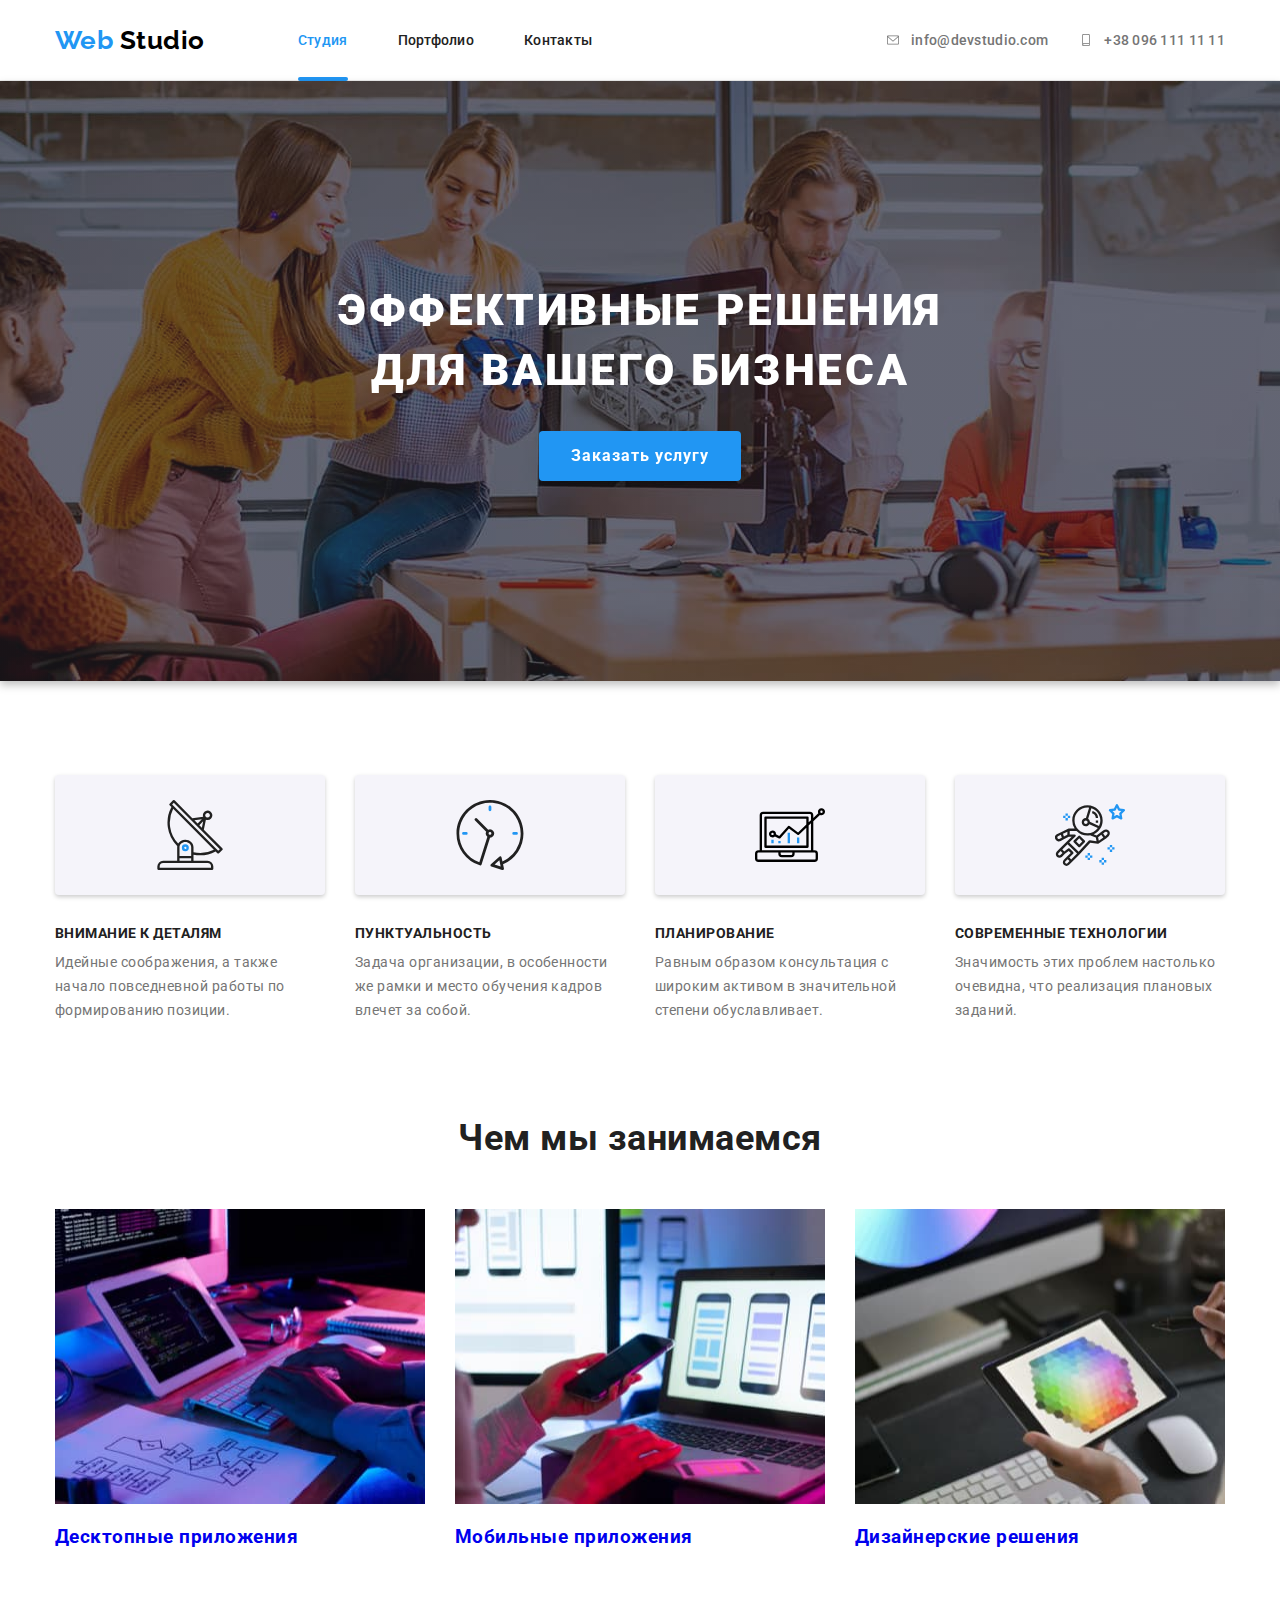
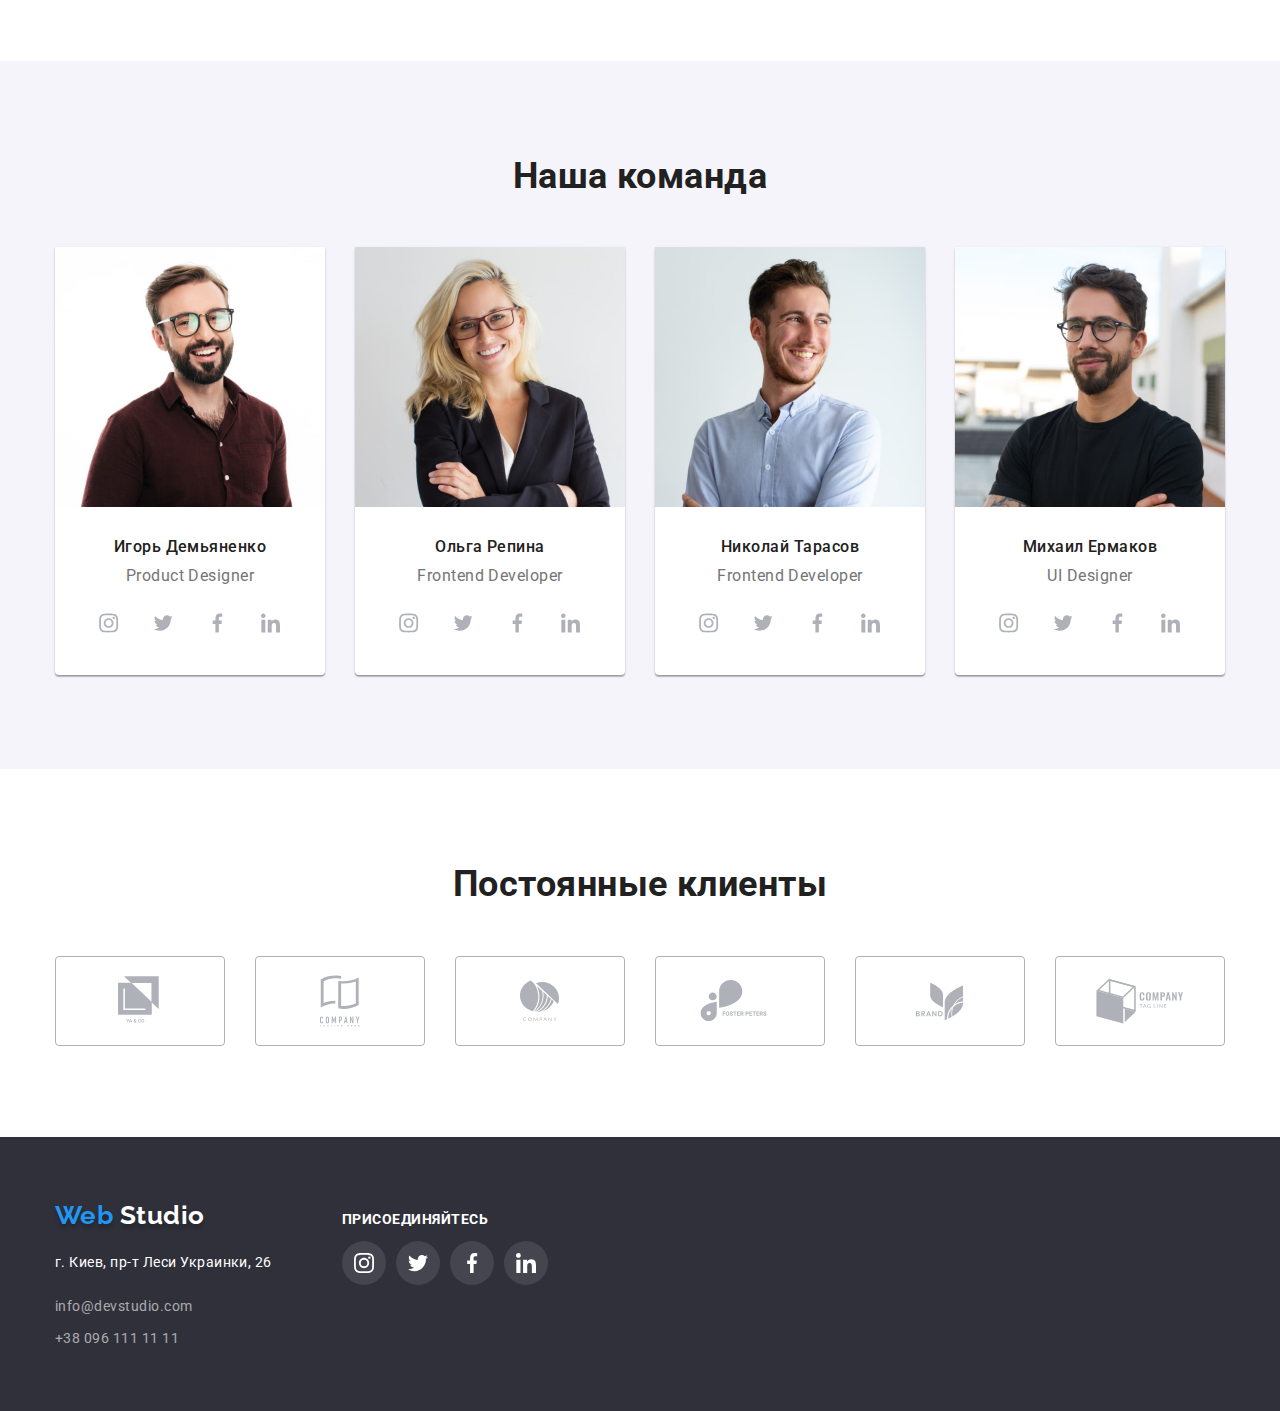
==== index.html @ f33484fe "it is temporary" ====
<!DOCTYPE html>
<html lang="ru">
	<head>
		<meta charset="UTF-8" />
		<meta name="viewport" content="width=device-width, initial-scale=1.0" />
		<meta http-equiv="X-UA-Compatible" content="ie=edge" />
		<title>Web Studio</title>
		<link
			href="https://fonts.googleapis.com/css2?family=Raleway:wght@700&family=Roboto:wght@400;500;700;900&display=swap"
			rel="stylesheet"
		/>
		<link rel="preconnect" href="https://fonts.gstatic.com" />
		<link rel="stylesheet" href="https://cdnjs.cloudflare.com/ajax/libs/animate.css/4.1.1/animate.min.css" />
		<!-- <link rel="stylesheet" href="./css/animate.css" /> -->
		<link rel="stylesheet" href="./css/normalize.css" />
		<link rel="stylesheet" href="./css/style.css" />
	</head>
	<body>
		<!---================== Header ==================--->
		<header class="header-section">
			<div class="container">
				<nav class="maine-nav">
					<a href="index.html" class="logo animate__lightSpeedInRight">
						<span class="logo-accent">Web</span>
						Studio
					</a>
					<!---==================Info ==================--->
					<ul class="site-nav list">
						<li>
							<a href="index.html" class="animate__lightSpeedInLeft link current">Студия</a>
						</li>
						<li>
							<a href="portfolio.html" class="animate__lightSpeedInLeft link">Портфолио</a>
						</li>
						<li>
							<a href="/" aria-label="Контакты" class="animate__lightSpeedInLeft link">Контакты</a>
						</li>
					</ul>

					<!---================== Contact ==================--->
					<address class="address">
						<ul class="address list">
							<li class="address-item">
								<!-- <img src="./img/nav-adress/envelope-hover.svg" alt="mailto" /> -->
								<a href="mailto:info@devstudio.com" target="_blank" rel="noopener noreferrer" class="link">
									<svg class="address-item-icon" width="16" height="12">
										<use href="./img/iconmoon/sprite.svg#icon-envelope-hover"></use>
									</svg>
									info@devstudio.com
								</a>
							</li>
							<li class="address-item">
								<!-- <img src="./img/nav-adress/smartphone.svg" alt="phone" /> -->
								<a href="tel:+380961111111" target="_blank" rel="noopener noreferrer" class="link">
									<svg class="address-item-icon" width="16" height="12">
										<use href="./img/iconmoon/sprite.svg#icon-smartphone"></use>
									</svg>
									+38 096 111 11 11
								</a>
							</li>
						</ul>
					</address>
				</nav>
			</div>
		</header>

		<!---================== Blok Hero ==================--->
		<main>
			<!---================== Order service ==================--->
			<section class="hero-section">
				<div class="overlay hero-flexbox">
					<div class="container">
						<h1 class="hero-title">Эффективные решения для вашего бизнеса</h1>
						<!----==============BUTTON==============---->
						<button type="button" class="hero-button" data-modal-open>Заказать услугу</button>
					</div>
				</div>
			</section>

			<!---================== Features ==================--->
			<section class="section-advantages">
				<div class="container">
					<h2 class="visually-hidden">Наши преймущества</h2>
					<ul class="advantages-features list">
						<li class="advantages-info">
							<div class="advantages-icon-place">
								<svg class="advantages-icon">
									<use href="./img/iconmoon/sprite.svg#icon-antenna"></use>
								</svg>
								<!-- <img src="./img/features/antenna.svg" alt="satellite" /> -->
							</div>
							<div class="advantages-description">
								<h3>Внимание к деталям</h3>
								<p>Идейные соображения, а также начало повседневной работы по формированию позиции.</p>
							</div>
						</li>

						<li class="advantages-info">
							<div class="advantages-icon-place">
								<!-- <img src="./img/features/clock.svg" alt="clock" /> -->
								<svg class="advantages-icon">
									<use href="./img/iconmoon/sprite.svg#icon-clock"></use>
								</svg>
							</div>
							<div class="advantages-description">
								<h3>Пунктуальность</h3>
								<p>Задача организации, в особенности же рамки и место обучения кадров влечет за собой.</p>
							</div>
						</li>

						<li class="advantages-info">
							<div class="advantages-icon-place">
								<!-- <img src="./img/features/diagram.svg" alt="nootebook" /> -->
								<svg class="advantages-icon">
									<use href="./img/iconmoon/sprite.svg#icon-diagram"></use>
								</svg>
							</div>
							<div class="advantages-description">
								<h3>Планирование</h3>
								<p>Равным образом консультация с широким активом в значительной степени обуславливает.</p>
							</div>
						</li>

						<li class="advantages-info">
							<div class="advantages-icon-place">
								<!-- <img src="./img/features/astronaut.svg" alt="astronavt" /> -->
								<svg class="advantages-icon">
									<use href="./img/iconmoon/sprite.svg#icon-astronaut"></use>
								</svg>
							</div>
							<div class="advantages-description">
								<h3>Современные технологии</h3>
								<p>Значимость этих проблем настолько очевидна, что реализация плановых заданий.</p>
							</div>
						</li>
					</ul>
				</div>
			</section>

			<!---================== Duties ==================--->
			<section class="section-duties section">
				<div class="container">
					<h2 class="title-attachment">Чем мы занимаемся</h2>
					<ul class="duties-work list">
						<li class="duties-solutions">
							<a href="#" class="link">
								<img src="./img/What-we-are/desktop.jpg" alt="Десктоп" width="370" height="295" />
								<h3>Десктопные приложения</h3>
							</a>
						</li>

						<li class="duties-solutions">
							<a href="#" class="link">
								<img src="./img/What-we-are/mobile.jpg" alt="Mобильные приложения" width="370" height="295" />
								<h3>Мобильные приложения</h3>
							</a>
						</li>

						<li class="duties-solutions">
							<a href="#" class="link">
								<img src="./img/What-we-are/solutions.jpg" alt="Дизайнерские решения" width="370" height="295" />
								<h3>Дизайнерские решения</h3>
							</a>
						</li>
					</ul>
				</div>
			</section>

			<!---================== Our team ==================--->
			<section class="section-our-team section">
				<div class="container">
					<h2 class="our-team-title">Наша команда</h2>
					<ul class="our-team-personal list">
						<li class="our-team-card">
							<img src="./img/our-team/igor.jpg" alt="Игорь Демьяненко" width="270" height="260" />
							<div class="team-member-information">
								<h3>Игорь Демьяненко</h3>
								<p lang="en">Product Designer</p>

								<ul class="our-team-social-link list">
									<li class="our-team-social-link-list">
										<a class="social-link-list-svg" href="" aria-label="Ссылка на instagram" class="link">
											<!-- <img src="./img/social-link/instagram.svg" alt="Ссылка на instagram" /> -->
											<svg class="our-team-social-link-icon" width="20px" height="20px">
												<use href="./img/iconmoon/sprite.svg#icon-instagram"></use>
											</svg>
										</a>
									</li>
									<li class="our-team-social-link-list">
										<a class="social-link-list-svg" href="" aria-label="Ссылка на Twitter" class="link">
											<!-- <img src="./img/social-link/twitter.svg" alt="Ссылка на Twitter" /> -->
											<svg class="our-team-social-link-icon" width="20px" height="20px">
												<use href="./img/iconmoon/sprite.svg#icon-twitter"></use>
											</svg>
										</a>
									</li>
									<li class="our-team-social-link-list">
										<a class="social-link-list-svg" href="" aria-label="Ссылка на Facebook" class="link">
											<!-- <img src="./img/social-link/facebook.svg" alt="Ссылка на Facebook" /> -->
											<svg class="our-team-social-link-icon" width="20px" height="20px">
												<use href="./img/iconmoon/sprite.svg#icon-facebook"></use>
											</svg>
										</a>
									</li>
									<li class="our-team-social-link-list">
										<a class="social-link-list-svg" href="" aria-label="Ссылка на LinkedIn" class="link">
											<!-- <img src="./img/social-link/linkedin.svg" alt="Ссылка на LinkedIn" /> -->
											<svg class="our-team-social-link-icon" width="20px" height="20px">
												<use href="./img/iconmoon/sprite.svg#icon-linkedin"></use>
											</svg>
										</a>
									</li>
								</ul>
							</div>
						</li>

						<li class="our-team-card">
							<img src="./img/our-team/olga.jpg" alt="Ольга Репина" width="270" height="260" />
							<div class="team-member-information">
								<h3>Ольга Репина</h3>
								<p lang="en">Frontend Developer</p>
								<ul class="our-team-social-link list">
									<li class="our-team-social-link-list">
										<a class="social-link-list-svg" href="" aria-label="Ссылка на instagram" class="link">
											<!-- <img src="./img/social-link/instagram.svg" alt="Ссылка на instagram" /> -->
											<svg class="our-team-social-link-icon" width="20px" height="20px">
												<use href="./img/iconmoon/sprite.svg#icon-instagram"></use>
											</svg>
										</a>
									</li>
									<li class="our-team-social-link-list">
										<a class="social-link-list-svg" href="" aria-label="Ссылка на Twitter" class="link">
											<!-- <img src="./img/social-link/twitter.svg" alt="Ссылка на Twitter" /> -->
											<svg class="our-team-social-link-icon" width="20px" height="20px">
												<use href="./img/iconmoon/sprite.svg#icon-twitter"></use>
											</svg>
										</a>
									</li>
									<li class="our-team-social-link-list">
										<a class="social-link-list-svg" href="" aria-label="Ссылка на Facebook" class="link">
											<!-- <img src="./img/social-link/facebook.svg" alt="Ссылка на Facebook" /> -->
											<svg class="our-team-social-link-icon" width="20px" height="20px">
												<use href="./img/iconmoon/sprite.svg#icon-facebook"></use>
											</svg>
										</a>
									</li>
									<li class="our-team-social-link-list">
										<a class="social-link-list-svg" href="" aria-label="Ссылка на LinkedIn" class="link">
											<!-- <img src="./img/social-link/linkedin.svg" alt="Ссылка на LinkedIn" /> -->
											<svg class="our-team-social-link-icon" width="20px" height="20px">
												<use href="./img/iconmoon/sprite.svg#icon-linkedin"></use>
											</svg>
										</a>
									</li>
								</ul>
							</div>
						</li>

						<li class="our-team-card">
							<img src="./img/our-team/nikolay.jpg" alt="Николай Тарасов" width="270" height="260" />
							<div class="team-member-information">
								<h3>Николай Тарасов</h3>
								<p lang="en">Frontend Developer</p>
								<ul class="our-team-social-link list">
									<li class="our-team-social-link-list">
										<a class="social-link-list-svg" href="" aria-label="Ссылка на instagram" class="link">
											<!-- <img src="./img/social-link/instagram.svg" alt="Ссылка на instagram" /> -->
											<svg class="our-team-social-link-icon" width="20px" height="20px">
												<use href="./img/iconmoon/sprite.svg#icon-instagram"></use>
											</svg>
										</a>
									</li>
									<li class="our-team-social-link-list">
										<a class="social-link-list-svg" href="" aria-label="Ссылка на Twitter" class="link">
											<!-- <img src="./img/social-link/twitter.svg" alt="Ссылка на Twitter" /> -->
											<svg class="our-team-social-link-icon" width="20px" height="20px">
												<use href="./img/iconmoon/sprite.svg#icon-twitter"></use>
											</svg>
										</a>
									</li>
									<li class="our-team-social-link-list">
										<a class="social-link-list-svg" href="" aria-label="Ссылка на Facebook" class="link">
											<!-- <img src="./img/social-link/facebook.svg" alt="Ссылка на Facebook" /> -->
											<svg class="our-team-social-link-icon" width="20px" height="20px">
												<use href="./img/iconmoon/sprite.svg#icon-facebook"></use>
											</svg>
										</a>
									</li>
									<li class="our-team-social-link-list">
										<a class="social-link-list-svg" href="" aria-label="Ссылка на LinkedIn" class="link">
											<!-- <img src="./img/social-link/linkedin.svg" alt="Ссылка на LinkedIn" /> -->
											<svg class="our-team-social-link-icon" width="20px" height="20px">
												<use href="./img/iconmoon/sprite.svg#icon-linkedin"></use>
											</svg>
										</a>
									</li>
								</ul>
							</div>
						</li>

						<li class="our-team-card">
							<img src="./img/our-team/mikhail.jpg" alt="Михаил Ермаков" width="270" height="260" />
							<div class="team-member-information">
								<h3>Михаил Ермаков</h3>
								<p lang="en">UI Designer</p>
								<ul class="our-team-social-link list">
									<li class="our-team-social-link-list">
										<a class="social-link-list-svg" href="" aria-label="Ссылка на instagram" class="link">
											<!-- <img src="./img/social-link/instagram.svg" alt="Ссылка на instagram" /> -->
											<svg class="our-team-social-link-icon" width="20px" height="20px">
												<use href="./img/iconmoon/sprite.svg#icon-instagram"></use>
											</svg>
										</a>
									</li>
									<li class="our-team-social-link-list">
										<a class="social-link-list-svg" href="" aria-label="Ссылка на Twitter" class="link">
											<!-- <img src="./img/social-link/twitter.svg" alt="Ссылка на Twitter" /> -->
											<svg class="our-team-social-link-icon" width="20px" height="20px">
												<use href="./img/iconmoon/sprite.svg#icon-twitter"></use>
											</svg>
										</a>
									</li>
									<li class="our-team-social-link-list">
										<a class="social-link-list-svg" href="" aria-label="Ссылка на Facebook" class="link">
											<!-- <img src="./img/social-link/facebook.svg" alt="Ссылка на Facebook" /> -->
											<svg class="our-team-social-link-icon" width="20px" height="20px">
												<use href="./img/iconmoon/sprite.svg#icon-facebook"></use>
											</svg>
										</a>
									</li>
									<li class="our-team-social-link-list">
										<a class="social-link-list-svg" href="" aria-label="Ссылка на LinkedIn" class="link">
											<!-- <img src="./img/social-link/linkedin.svg" alt="Ссылка на LinkedIn" /> -->
											<svg class="our-team-social-link-icon" width="20px" height="20px">
												<use href="./img/iconmoon/sprite.svg#icon-linkedin"></use>
											</svg>
										</a>
									</li>
								</ul>
							</div>
						</li>
					</ul>
				</div>
			</section>

			<!--============ Regular-customers =================-->
			<section class="regular-customers-section">
				<div class="container">
					<h2 class="regular-customers-section-title">Постоянные клиенты</h2>

					<ul class="regular-customers-blank list">
						<li>
							<a href="#" target="_blank" rel="noopener noreferrer">
								<svg class="regular-customers-blank-list-linked" width="45" height="50">
									<use href="./img/iconmoon/sprite.svg#icon-yaco"></use>
								</svg>
								<!-- <img src="./img/regular-customers/ya&co.svg" alt="" /> -->
							</a>
						</li>
						<li>
							<a href="#" target="_blank" rel="noopener noreferrer">
								<svg class="regular-customers-blank-list-linked" width="40" height="52">
									<use href="./img/iconmoon/sprite.svg#icon-tagline"></use>
								</svg>
								<!-- <img src="./img/regular-customers/tagline.svg" alt="" /> -->
							</a>
						</li>
						<li>
							<a href="#" target="_blank" rel="noopener noreferrer">
								<svg class="regular-customers-blank-list-linked" width="41" height="42">
									<use href="./img/iconmoon/sprite.svg#icon-company"></use>
								</svg>
								<!-- <img src="./img/regular-customers/company.svg" alt="" /> -->
							</a>
						</li>
						<li>
							<a href="#" target="_blank" rel="noopener noreferrer">
								<svg class="regular-customers-blank-list-linked" width="80" height="42">
									<use href="./img/iconmoon/sprite.svg#icon-forester-peters"></use>
								</svg>
								<!-- <img src="./img/regular-customers/forester-peters.svg" alt="" /> -->
							</a>
						</li>
						<li>
							<a href="#" target="_blank" rel="noopener noreferrer">
								<svg class="regular-customers-blank-list-linked" width="59" height="47">
									<use href="./img/iconmoon/sprite.svg#icon-brand"></use>
								</svg>
								<!-- <img src="./img/regular-customers/brand.svg" alt="" /> -->
							</a>
						</li>
						<li>
							<a href="#" target="_blank" rel="noopener noreferrer">
								<svg class="regular-customers-blank-list-linked" width="88" height="45">
									<use href="./img/iconmoon/sprite.svg#icon-lient-company"></use>
								</svg>
								<!-- <img src="./img/regular-customers/сlient-company.svg" alt="" /> -->
							</a>
						</li>
					</ul>
				</div>
			</section>
		</main>

		<!--============= Footer ==============-->
		<footer class="footer-section">
			<div class="container footer-flexbox">
				<div class="footer-information footer-flexbox">
					<div class="footer-contacts-block">
						<a href="index.html" class="footer-logo">
							<span class="footer-logo-accent">Web</span>
							Studio
						</a>

						<!---============ Address =============--->
						<address class="footer-adress location-adress">
							<p>г. Киев, пр-т Леси Украинки, 26</p>
						</address>

						<address class="footer-adress">
							<ul class="footer-contacts list">
								<li class="footer-contacts adress">
									<a href="mailto:info@devstudio.com" target="_blank" rel="noopener noreferrer" class="link">
										info@devstudio.com
									</a>
								</li>

								<li class="footer-contacts adress">
									<a href="tel:+380961111111" class="link">+38 096 111 11 11</a>
								</li>
							</ul>
						</address>
					</div>
					<div class="footer-contacts-block">
						<p class="call-to-action">присоединяйтесь</p>
						<ul class="footer-contacts-social-link list">
							<li class="footer-social-links-item">
								<a href="" class="link">
									<svg class="footer-social-links-item-icon" width="20" height="20">
										<use href="./img/iconmoon/sprite.svg#icon-footer-instagram"></use>
									</svg>
									<!-- <img src="./img/footer-social-link/instagram.svg" alt="" /> -->
								</a>
							</li>
							<li class="footer-social-links-item">
								<a href="" class="link">
									<svg class="footer-social-links-item-icon" width="20" height="20">
										<use href="./img/iconmoon/sprite.svg#icon-footer-twitter"></use>
									</svg>
									<!-- <img src="./img/footer-social-link/twitter.svg" alt="" /> -->
								</a>
							</li>
							<li class="footer-social-links-item">
								<a href="" class="link">
									<svg class="footer-social-links-item-icon" width="20" height="20">
										<use href="./img/iconmoon/sprite.svg#icon-footer-facebook"></use>
									</svg>
									<!-- <img src="./img/footer-social-link/facebook.svg" alt="" /> -->
								</a>
							</li>
							<li class="footer-social-links-item">
								<a href="" class="link">
									<svg class="footer-social-links-item-icon" width="20" height="20">
										<use href="./img/iconmoon/sprite.svg#icon-footer-linkedin"></use>
									</svg>
									<!-- <img src="./img/footer-social-link/linkedin.svg" alt="" /> -->
								</a>
							</li>
						</ul>
					</div>
				</div>
			</div>
		</footer>

		<div class="modal-backdrop is-hidden" data-modal>
			<div class="modal">
				<button class="close-button" data-modal-close>
					<svg class="close-button-icon">
						<use href="./img/iconmoon/sprite.svg#icon-close-black-18dp-2-1"></use>
					</svg>
				</button>
			</div>
		</div>
		<script src="./js/modal.js"></script>
	</body>
</html>
---- css/style.css ----
/* цвет основного текста #757575 */
/* вторичный цвет текста rgba(117, 117, 117, 1) */
/* цвет текста для футер-адрес rgba(255, 255, 255, 0.6 */
/* цвет фона футер #2F303A */
/* цвет фона вторичный #F5F4FA */
/* белый #FFFFFF */
/* черный #000000 */
/* jbsfHzdCypFgKQ8 */

:root {
	--card-shadow: 0px 2px 1px -1px rgba(0, 0, 0, 0.2),
    0px 1px 1px 0px rgba(0, 0, 0, 0.14), 0px 1px 3px 0px rgba(0, 0, 0, 0.12);
	
	--bg-color-overlay: #C4C4C4;
	--primary-title-color: #212121;
	--primary-text-color: rgba(117, 117, 117, 1);
	--primary-white-color: #ffffff;
	--primary-black-color: #000000;
	--secondary-bg-color: #f5f4fa;
	--footer-bg-color: #2f303a;
	--accent-color: #2196f3;
	--primary-icons-color: #afb1b8;
	--card-set-gap: 20px;
	--start-color: blue;
 	--end-color: red;
	--bg-overlay: rgba(47, 48, 58, 0.4);
	--portfolio-card-shadow: 0px 1px 1px rgba(0, 0, 0, 0.12), 0px 4px 4px rgba(0, 0, 0, 0.06), 1px 4px 6px rgba(0, 0, 0, 0.16);

	/* 
	   RB4vGKR9mpfhzQS
	   32S8547r 
	*/
}

/* =====================Global css properties===================== */
html {
	box-sizing: border-box;
}

*,
*::before,
*::after {
	box-sizing: inherit;
}

/* =====================body===================== */
body {
	font-family: "Roboto", sans-serif;
	letter-spacing: 0.03em;
	scroll-behavior: smooth;
	color: var(--primary-title-color);
	background-color: var(--primary-white-color);
}

/* =====================Rules for reseting properties===================== */
.link {
	text-decoration: none;
}

.list {
	margin: 0;
	padding: 0;
	list-style: none;
}

.section {
	padding-top: 94px;
	padding-bottom: 94px;
}


/* =====================Container===================== */
.container {
	width: 1200px;
	padding-right: 15px;
	padding-left: 15px;
	margin-right: auto;
	margin-left: auto;
	/* outline: 2px solid green; */
}

/* =====================Logo Web===================== */
.logo {
	font-family: Raleway;
	font-style: normal;
	font-weight: 700;
	font-size: 26px;
	line-height: 1.192;
	margin-right: 93px;
	/* outline: 1px solid green; */

	/* identical to box height */
	text-decoration: none;
	color: var(--primary-black-color);
	/* shadow btn */
	animation-duration: 1000ms;
	animation-iteration-count: 1;
}

.logo:hover {
	text-shadow: 0px 4px 4px rgba(0, 0, 0, 0.25);
}

.logo-accent {
	color: var(--accent-color);
}

/* =====================Navigation site===================== */

.header-section {
	border-bottom: 1px solid #ececec;
}

.header-section {
		/* position: fixed;
		width: 100%;
		background-color: rgba(226, 226, 226, 0.5);
		z-index: 1; */
}
/* =====================Nav-Header===================== */
.maine-nav {
	display: flex;
	align-items: center;
}

.maine-nav a {
	margin-bottom: 0;
}

.site-nav .link {
	display: block;
	padding-top: 32px;
 	padding-bottom: 32px;
	
	font-weight: 500;
	font-size: 14px;
	line-height: 1.142;
	letter-spacing: 0.02em;

	color: var(--primary-title-color);
	transition: color 250ms cubic-bezier(0.4, 0, 0.2, 1);
	animation-duration: 1000ms;
	animation-iteration-count: 1;
}

.site-nav {
	display: flex;
	
}

.site-nav .current {
	position: relative;
	color: var(--accent-color);
}

.site-nav .current::after {
	content: " ";
	position: absolute;
	bottom: -1px;
	left: 0;
	width: 100%;
	height: 4px;
	border-radius: 2px;

	background-color: var(--accent-color);
	
}

.site-nav li:not(:last-child) {
	margin-right: 50px;
}

.site-nav .link:hover,
.site-nav .link:focus {
	color: var(--accent-color);
	cursor: pointer;
}


/* =====================Adress site=====================  */
.address a {
	display: inline-flex;
	align-items: center;
	padding-top: 32px;
	padding-bottom: 32px;

	font-family: Roboto;
	font-style: normal;
	font-weight: 500;
	font-size: 14px;
	line-height: 1.142;
	letter-spacing: 0.02em;
	/* outline: 1px solid rgb(74, 165, 0); */
	
	transition: color 250ms cubic-bezier(0.4, 0, 0.2, 1);
	color: var(--primary-text-color);
}

.address-item-icon {
	fill: currentColor;
	margin-right: 10px;
	
}


.address {
	display: flex;
	margin-left: auto;
}


.address .list li:not(:last-child) {
	margin-right: 30px;
}

.address-item .link:hover,
.address-item .link:focus {
	color: var(--accent-color);
	cursor: pointer;	
}

/* ===================Hero-section=================== */

.hero-section {
	text-align: center;
}
.hero-section img {
	display: block;
}

.overlay {
	max-width: 1600px;
	height: 600px;
	margin-left: auto;
	margin-right: auto;
	background-color: var(--bg-color-overlay);
	background-image: linear-gradient(
	to right,
	var(--bg-overlay),
	var(--bg-overlay)),
	url("../img/img-overlay/head-img.jpg");
	background-repeat: no-repeat;
	background-position: center;
	background-size: cover;
	filter: drop-shadow(0px 4px 4px rgba(0, 0, 0, 0.25));
}

.hero-flexbox {
	display: flex;
	align-items: center;
}

.hero-title {	
	margin-right: auto;
	margin-left: auto;
	margin-top: 0;
	margin-bottom: 30px;
	max-width: 696px;


	font-family: Roboto;
	font-style: normal;
	font-weight: 900;
	font-size: 44px;
	line-height: 1.363;

	/* or 136% */
	letter-spacing: 0.06em;
	text-transform: uppercase;

	/* text-shadow: 0px 4px 4px rgba(0, 0, 0, 0.25); */

	color: var(--primary-white-color);
}

/* ====================Hero-button==================== */
.hero-button {
	font-family: Roboto;
	font-style: normal;
	font-weight: 700;
	font-size: 16px;
	line-height: 1.875;

	/* identical to box height, or 187% */
	letter-spacing: 0.06em;

	border: transparent;
	transition: transform 250ms cubic-bezier(0.4, 0, 0.2, 1);
	cursor: pointer;

	color: var(--primary-white-color);
}

.hero-button {
	padding-top: 10px;
	padding-right: 32px;
	padding-bottom: 10px;
	padding-left: 32px;

	box-shadow: 0px 4px 4px rgba(0, 0, 0, 0.15);
	border-radius: 4px;
	background: var(--accent-color);

	min-width: 200px;
	min-height: 50px;
}

/* ====================visually-hidden==================== */
.visually-hidden {
	position: absolute !important;
	clip: rect(1px 1px 1px 1px);
	/* IE6, IE7 */
	clip: rect(1px, 1px, 1px, 1px);
	padding: 0 !important;
	border: 0 !important;
	height: 1px !important;
	width: 1px !important;
	overflow: hidden;
}



/* ==================================Features==================== */
/* ==================================Advantages-features==================== */

.section-advantages {
	padding-top: 94px;
}

.advantages-features {
	display: flex;
	flex-wrap: wrap;
}

.advantages-info {
	margin-right: 30px;
	
}

.advantages-info {
	width: calc((100% - 30px * 3) / 4);
}

.advantages-icon {
	width: 70px;
	height: 70px;
}

.advantages-icon-place {
	display: flex;
	align-items: center;
	justify-content: center;
	border-radius: 4px;

	width: 270px;
	height: 120px;
	
	background-color: var(--secondary-bg-color);
	filter: drop-shadow(0px 2px 2px rgba(0, 0, 0, 0.20));
}

.advantages-info h3 {

	margin-top: 30px;
	margin-bottom: 10px;

	font-family: Roboto;
	font-style: normal;
	font-weight: 700;
	font-size: 14px;
	line-height: 1.142;
	text-transform: uppercase;

	color: var(--primary-title-color);
}
.advantages-info p {
	margin-top: 0;
	margin-bottom: 0;

	font-weight: 400;
	font-size: 14px;
	line-height: 1.714;

	/* or 171% */

	color: var(--primary-text-color);
}
.advantages-info:nth-child(4n) {
	margin-right: 0;
}

/* ===============Duties link==============  */
.duties .title-attachment {

	margin-top: 0;
	margin-bottom: 50px;
	font-weight: 700;
	font-size: 36px;
	line-height: 1.167;
	text-align: center;

	color: var(--primary-title-color);

}

.title-attachment {
	margin-top: 0;
	margin-bottom: 50px;

	font-weight: 700;
	font-size: 36px;
	line-height: 1.167;
	text-align: center;
	

	color: var(--primary-title-color);

}

.duties-work {
	display: flex;
	flex-wrap: wrap;
}

.duties-solutions {
	margin-right: 30px;
}

.duties-solutions:nth-child(3n) {
	margin-right: 0;
}
.duties-solutions:nth-last-child(-n + 3) {
	margin-bottom: 0;	
}

/* ===================Our team==================== */
.section-our-team {
	background: var(--secondary-bg-color);
}


.team-member-information {
	padding-top: 30px;
	padding-bottom: 30px;
}

.our-team-personal {
	display: flex;
	flex-wrap: wrap;
}
/* ===================Our team card==================== */
.our-team-card:not(:nth-child(4n)) {
	margin-right: 30px;
}
.our-team-card {
	width: calc((100% - 30px * 3) / 4);
	border-radius: 0px 0px 4px 4px;;
	background: var(--primary-white-color);
	box-shadow: 0px 1px 3px rgba(0, 0, 0, 0.12), 0px 1px 1px rgba(0, 0, 0, 0.14), 0px 2px 1px rgba(0, 0, 0, 0.2);
}

.our-team-card h3 {
	font-family: Roboto;													
	font-style: 400;
	font-weight: 500;
	font-size: 16px;
	line-height: 1.187;

	/* identical to box height */
	text-align: center;

	color: var(--primary-title-color);
}

.our-team-card h3 {
	margin-top: 0;
	margin-bottom: 10px;
}

.our-team-card img {
	display: block;
}

.our-team-card p {
	font-weight: 400;
	font-size: 16px;
	line-height: 1.187;

	/* identical to box height */
	text-align: center;

	color: var(--primary-text-color);
}

.our-team-card p {
	margin-top: 0;
	margin-bottom: 16px;
}

/* ==============Our-team-title============== */
.our-team-title {
	margin-top: 0;
	margin-bottom: 50px;
	font-family: Roboto;
	font-style: normal;
	font-weight: 700;
	font-size: 36px;
	line-height: 1.167;
	text-align: center;
	color: var(--primary-title-color);
}

/* ===============Our-team-social-link=============== */
.our-team-social-link {
	display: flex;
	justify-content: center;
	border-radius: 50%;
}

.our-team-social-link-icon {
	fill: currentColor;
}

.our-team-social-link-list {
	margin-right: 10px;
	
}

.our-team-social-link-list:nth-child(4n) {
	margin-right: 0;
}

/* ============Social-link-list============ */
.social-link-list-svg {
	display: flex;
	justify-content: center;
	align-items: center;
	flex-wrap: wrap;

	color: var(--primary-icons-color);
	background-color: var(--primary-white-color);
	width: 44px;
	height: 44px;
	border-radius: 50px;
	transition: color 250ms cubic-bezier(0.4, 0, 0.2, 1), background-color 250ms cubic-bezier(0.4, 0, 0.2, 1);
}

.social-link-list-svg:hover,
.social-link-list-svg:focus {
	background-color: var(--accent-color);
	color: var(--primary-white-color);
	width: 44px;
	height: 44px;
	border-radius: 50px;
	transition: 0.2s;
}


/* =====================Regular-customers===================== */

.regular-customers-section {
	padding-top: 95px;
	padding-bottom: 91px;
}

.regular-customers-blank img {
	display: block;
}

.regular-customers-blank a:hover,
.regular-customers-blank a:focus {
	color: var(--accent-color);
	border-color: var(--accent-color);
	
}

.regular-customers-blank a {
	display: flex;
	justify-content: center;
	align-items: center;
	width: 170px;
	height: 90px;
	color: var(--primary-icons-color);
	
	transition: color 250ms cubic-bezier(0.4, 0, 0.2, 1);
	border-radius: 4px;
	border: 1px solid var(--primary-icons-color);
}

.regular-customers-blank-list-linked {
	fill: currentColor;
}

.regular-customers-section-title {
	margin-top: 0;
	margin-bottom: 50px;
	font-weight: 700;
	font-size: 36px;
	line-height: 1.166;

	text-align: center;

	color: var(--primary-title-color);
}

.regular-customers-blank {
	display: flex;
	flex-wrap: wrap;
}

.regular-customers-blank li {
	width: calc((100% - 30px * 5) / 6 );
}

.regular-customers-blank li:not(:nth-child(6n)) {
	margin-right: 30px;
}

/* =====================Footer===================== */
.footer-section {
	display: block;
	padding-top: 60px;
	padding-bottom: 60px;
	background-color: var(--footer-bg-color);
}

.footer-information {
	display: flex;
	align-items: baseline;
}
.footer-contacts-block {
	/* width: calc((100% - 30px) / 2); */
	margin-right: 70px;
}
/* =====================footer logo===================== */
.footer-logo {
	display: block;
	font-family: Raleway;
	font-style: normal;
	font-weight: 700;
	font-size: 26px;
	line-height: 1.192;
	text-decoration: none;
	
	margin-bottom: 20px;

	/* identical to box height */
	text-shadow: 0px 4px 4px rgba(0, 0, 0, 0.25);
	color: var(--primary-white-color);
}
.footer-logo-accent {
	
	color: var(--accent-color);
}

.footer-logo:hover,
.footer-logo:focus {
	text-shadow: 0px 4px 4px var(--accent-color);
}


/* ======================Footer background====================== */

.footer-social-links-item:not(:last-child) {
	margin-right: 10px;
}

.footer-contacts-social-link img {
	display: block;
}
.footer-contacts-social-link {
	display: flex;
}

.footer-contacts-social-link a {
	justify-content: center;
	align-items: center;
	display: flex;
	width: 44px;
	height: 44px;
	border-radius: 50%;

	transition: color 250ms cubic-bezier(0.4, 0, 0.2, 1), background-color 250ms cubic-bezier(0.4, 0, 0.2, 1);

	background: rgba(255, 255, 255, 0.1);
	color: var(--primary-white-color);
}

.footer-contacts-social-link a:hover,
.footer-contacts-social-link a:focus {
	background: var(--accent-color);
}

.footer-social-links-item-icon {
	fill: currentColor;
}

/* ======================Footer location====================== */
.footer-adress p {
	font-style: normal;
	margin-top: 0;
	margin-bottom: 20px;
	font-weight: 400;
	font-size: 14px;
	line-height: 1.714;

	/* or 171% */
	color: var(--primary-white-color);
}

/* ======================Footer adress====================== */
.footer-contacts .link {
	font-style: normal;
	font-weight: 400;
	font-size: 14px;
	line-height: 1.714;
	transition: color 250ms cubic-bezier(0.4, 0, 0.2, 1), background-color 250ms cubic-bezier(0.4, 0, 0.2, 1);
	/* or 171% */
	color: rgba(255, 255, 255, 0.6);
}
.footer-contacts a:hover,
.footer-contacts a:focus {
	color: var(--accent-color);
}

.footer-contacts li:not(:last-child) {
	margin-bottom: 8px;
}

.call-to-action {
	font-weight: 700;
	font-size: 14px;
	line-height: 16px;
	text-transform: uppercase;
	color: var(--primary-white-color);
}

/*====================== Portfolio-card page ======================*/
/*===================== Section-button =====================*/
.section-button {
	margin-top: 94px;
}

/* ================Portfolio-filter list================ */
.portfolio-filter button {
	padding-top: 6px;
	padding-right: 22px;
	padding-bottom: 6px;
	padding-left: 22px;
	border: transparent;
	border-radius: 4px;

	/* font-family: inherit; */
	font-weight: 500;
	font-size: 16px;
	line-height: 1.62;

	cursor: pointer;
	
	color: var(--primary-title-color);
	background-color: var(--secondary-bg-color);

	border-radius: 4px;	
	transition: color 250ms cubic-bezier(0.4, 0, 0.2, 1), background-color 250ms cubic-bezier(0.4, 0, 0.2, 1), box-shadow 250ms cubic-bezier(0.4, 0, 0.2, 1);
}

.portfolio-filter {
	display: flex;
	justify-content: center;
	margin-bottom: 34px;
}

.portfolio-filter li:not(:last-child) {
	margin-right: 8px;
}

.portfolio-filter button:hover,
.portfolio-filter button:focus {
	box-shadow: 0px 1px 1px rgba(0, 0, 0, 0.12), 0px 4px 4px rgba(0, 0, 0, 0.06), 1px 4px 6px rgba(0, 0, 0, 0.16);

	background-color: var(--accent-color);
	color: var(--primary-white-color);
}


/* ====================Portfolio-card==================== */ 
.portfolio-card {
	overflow: hidden;
	border-radius: 4px;
	
}
.portfolio-card {
	width: calc((100% - 60px) / 3);
	margin-right: 30px;
	margin-bottom: 30px;
	cursor: pointer;
	transition: box-shadow 250ms cubic-bezier(0.4, 0, 0.2, 1);
}
.portfolio-card:nth-child(3n) {
	margin-right: 0;
}
.portfolio-card:nth-last-child(-n + 3) {
	margin-bottom: 0;
}

.portfolio-card:hover,
.portfolio-card:focus-within {
	box-shadow: 0px 1px 1px rgba(0, 0, 0, 0.12), 0px 4px 4px rgba(0, 0, 0, 0.06), 1px 4px 6px rgba(0, 0, 0, 0.16);
}

/* ====================Backdrop==================== */
.modal-backdrop {
	position: fixed;

	top: 0;
	left: 0;

	width: 100%;
	height: 100%;

	background: rgba(0, 0, 0, 0.2);

	opacity: 1;
	transition: opacity 250ms cubic-bezier(0.4, 0, 0.2, 1);
}

.modal-backdrop.is-hidden {
	opacity: 0;
	pointer-events: none;
}

.modal {
	position: absolute;

	top: 50%;
	left: 50%;

	width: 528px;
	height: 581px;

	background-color: var(--primary-white-color);
	box-shadow: 0px 1px 3px rgba(0, 0, 0, 0.12), 0px 1px 1px rgba(0, 0, 0, 0.14), 0px 2px 1px rgba(0, 0, 0, 0.2);
	border-radius: 4px;

	transform: translate(-50%, -50%) scale(1);
	transition: transform 250ms cubic-bezier(0.4, 0, 0.2, 1);
}

.modal-backdrop.is-hidden .modal {
	transform: translate(-50%, -50%) scale(0.9);
}

.close-button {
	position: absolute;
	top: 8px;
	right: 8px;

	width: 30px;
	height: 30px;

	background-color: var(--primary-white-color);
	border: 1px solid rgba(0, 0, 0, 0.1);
	border-radius: 50px;

	cursor: pointer;

	outline: 0;

	transition: background-color 250ms cubic-bezier(0.4, 0, 0.2, 1);
}

.close-button:hover,
.close-button:focus,
.close-button:active {
	background-color: var(--secondary-bg-color);
}

.close-button-icon {
	width: 11px;
	height: 11px;
}


/* ====================Portfolio-projects==================== */

.portfolio-projects {
	display: flex;
	flex-wrap: wrap;
}

.portfolio-project-information {
	padding-left: 24px;
	padding-bottom: 20px;
	padding-right: 24px;
	padding-top: 20px;

	border-right: 1px solid #eeeeee;
	border-bottom: 1px solid #eeeeee;
	border-left: 1px solid #eeeeee;
}

.portfolio-projects img {
	display: block;
	max-width: 100%;
	height: auto;
	/* outline: 1px solid green; */
}

/* ====================Portfolio-project-information==================== */

.portfolio-project-information h2 {
	margin-top: 0;
	margin-bottom: 4px;
	font-weight: 700;
	font-size: 18px;
	line-height: 2;

	/* identical to box height, or 200% */

	color: var(--primary-title-color);
}


.portfolio-project-information p {
	margin-bottom: 0;
	margin-top: 0;
	font-weight: 400;
	font-size: 16px;
	line-height: 1.875;

	/* identical to box height, or 187% */

	color: var(--primary-text-color);

}

/*======================Portfolio - Overlay======================*/

.overlay-box {
	position: relative;

	overflow: hidden;
	width: 100%;	
}

.overlay-project-information-text {
	margin: 0;
}

.overlay-project-information {
	position: absolute;
	top: 0;
	left: 0;

	width: 100%;
	height: 100%;

	display: flex;

	padding: 63px 24px;
	transition: transform 250ms cubic-bezier(0.4, 0, 0.2, 1);
	transform: translateY(100%);

	font-weight: 400;
	font-size: 18px;
	line-height: 1.567;

	color: var(--primary-white-color);
	background-color: rgba(33, 150, 243, 0.9);
}

.portfolio-card .portfolio-card-link:hover .overlay-project-information,
.portfolio-card .portfolio-card-link:focus .overlay-project-information {
	transform: translateY(0);
}
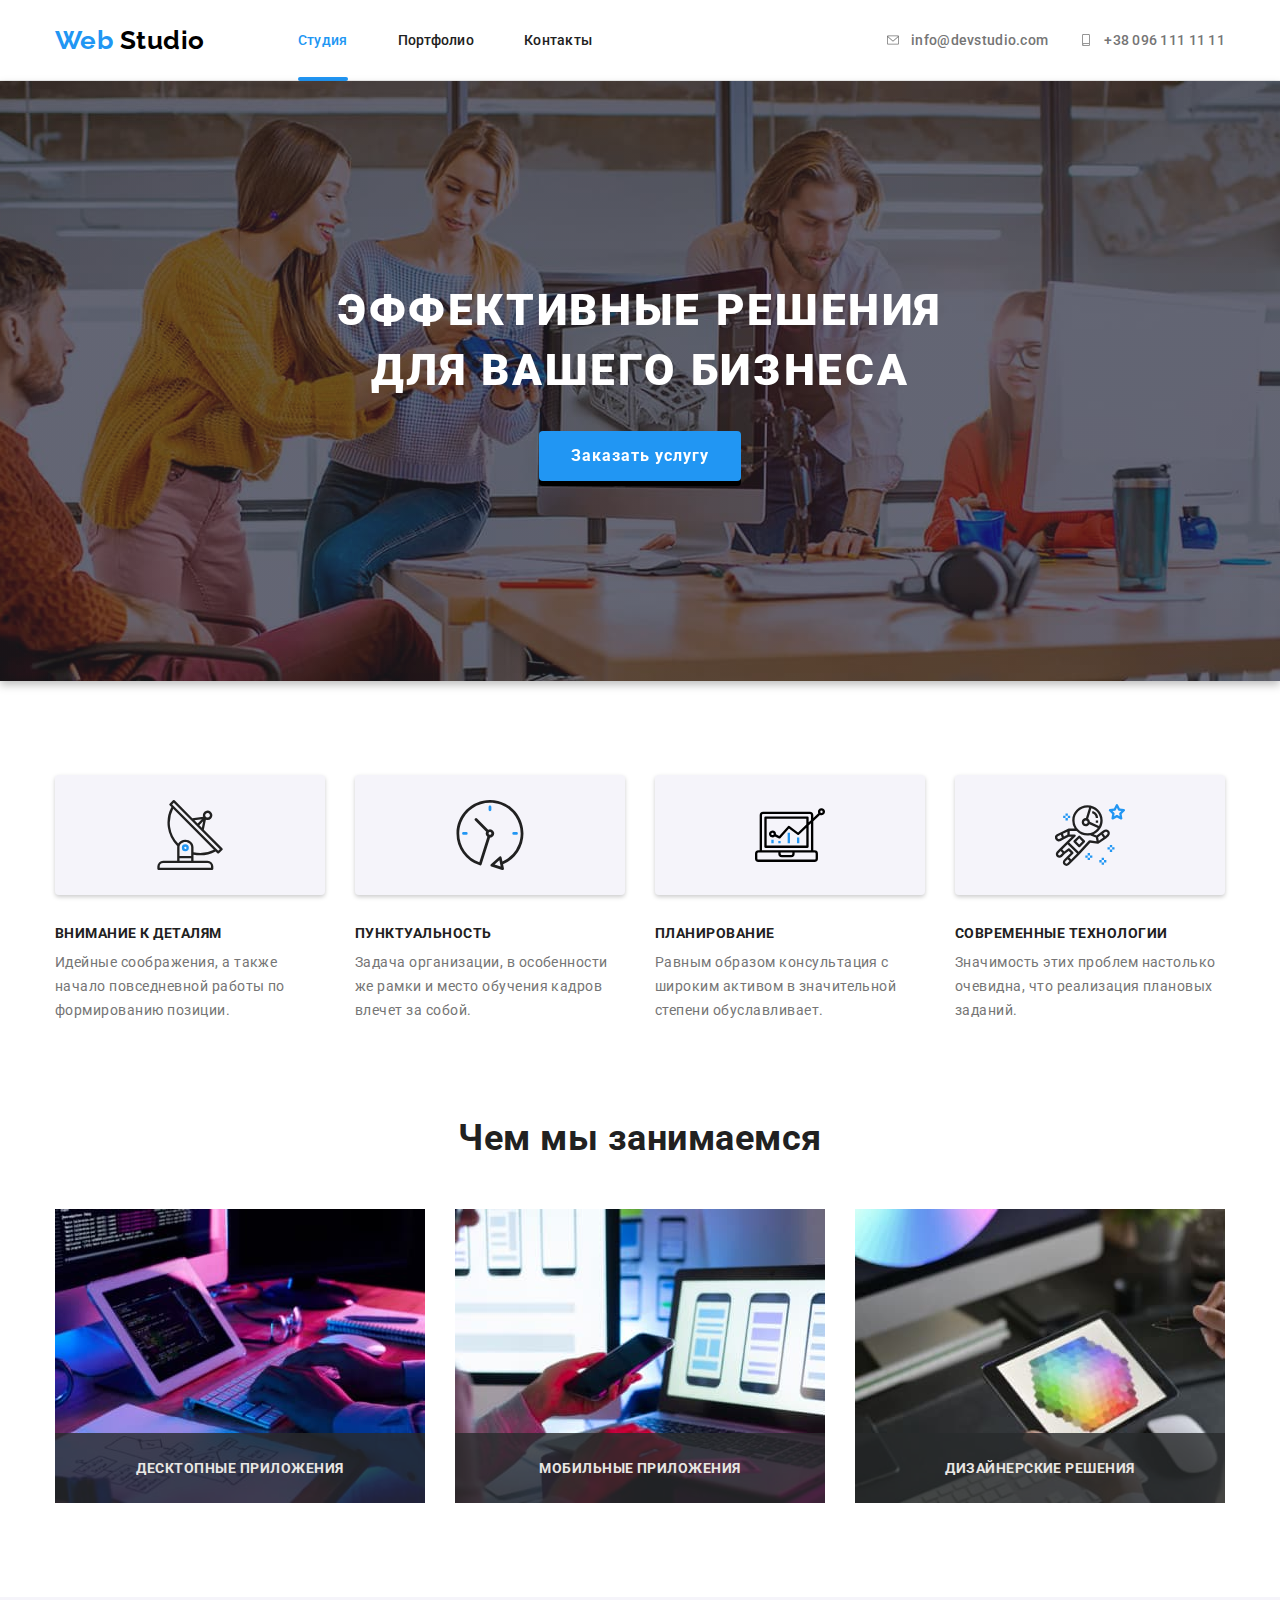
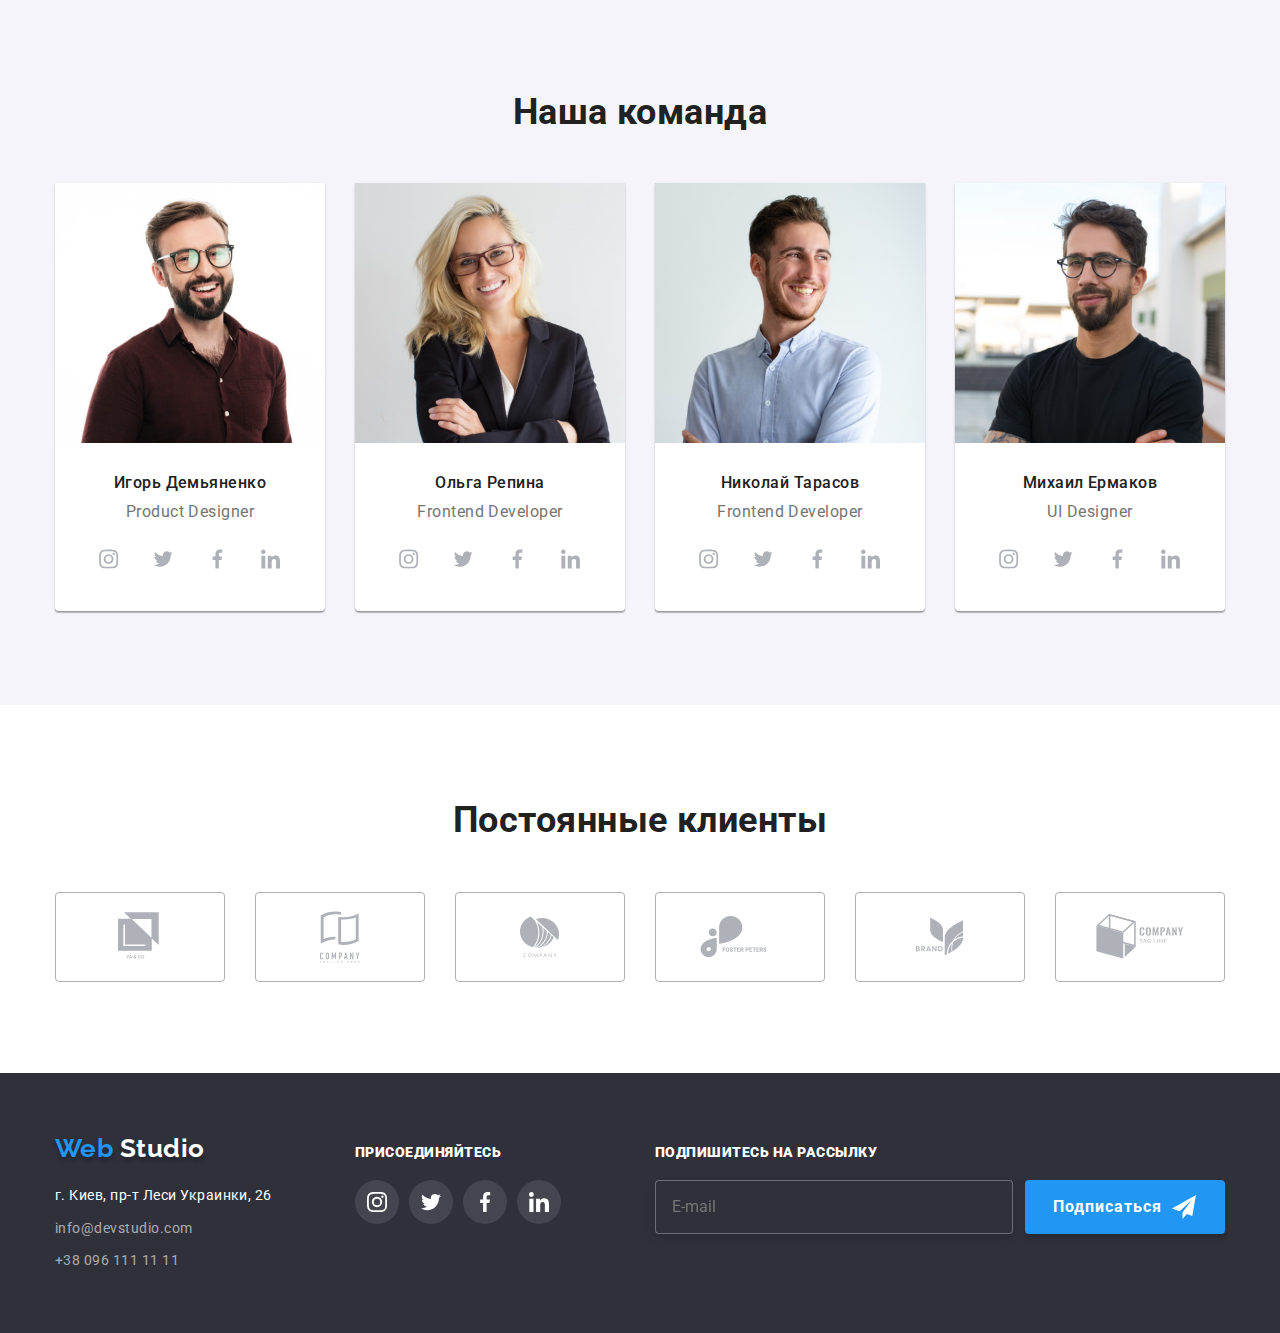
==== commit 9a294db3: "Adding modal window markup and form.  Adding js for opening and closing the mod…" ====
--- a/index.html
+++ b/index.html
@@ -15,6 +15,7 @@
 		<link rel="stylesheet" href="./css/normalize.css" />
 		<link rel="stylesheet" href="./css/style.css" />
 	</head>
+
 	<body>
 		<!---================== Header ==================--->
 		<header class="header-section">
@@ -65,13 +66,13 @@
 		</header>
 
 		<!---================== Blok Hero ==================--->
+		<!---================== Order service ==================--->
 		<main>
-			<!---================== Order service ==================--->
 			<section class="hero-section">
 				<div class="overlay hero-flexbox">
 					<div class="container">
 						<h1 class="hero-title">Эффективные решения для вашего бизнеса</h1>
-						<!----==============BUTTON==============---->
+						<!----====================BUTTON====================---->
 						<button type="button" class="hero-button" data-modal-open>Заказать услугу</button>
 					</div>
 				</div>
@@ -143,24 +144,18 @@
 					<h2 class="title-attachment">Чем мы занимаемся</h2>
 					<ul class="duties-work list">
 						<li class="duties-solutions">
-							<a href="#" class="link">
-								<img src="./img/What-we-are/desktop.jpg" alt="Десктоп" width="370" height="295" />
-								<h3>Десктопные приложения</h3>
-							</a>
+							<img src="./img/What-we-are/desktop.jpg" alt="Десктоп" width="370" height="295" />
+							<h3>Десктопные приложения</h3>
 						</li>
 
 						<li class="duties-solutions">
-							<a href="#" class="link">
-								<img src="./img/What-we-are/mobile.jpg" alt="Mобильные приложения" width="370" height="295" />
-								<h3>Мобильные приложения</h3>
-							</a>
+							<img src="./img/What-we-are/mobile.jpg" alt="Mобильные приложения" width="370" height="295" />
+							<h3>Мобильные приложения</h3>
 						</li>
 
 						<li class="duties-solutions">
-							<a href="#" class="link">
-								<img src="./img/What-we-are/solutions.jpg" alt="Дизайнерские решения" width="370" height="295" />
-								<h3>Дизайнерские решения</h3>
-							</a>
+							<img src="./img/What-we-are/solutions.jpg" alt="Дизайнерские решения" width="370" height="295" />
+							<h3>Дизайнерские решения</h3>
 						</li>
 					</ul>
 				</div>
@@ -179,7 +174,7 @@
 
 								<ul class="our-team-social-link list">
 									<li class="our-team-social-link-list">
-										<a class="social-link-list-svg" href="" aria-label="Ссылка на instagram" class="link">
+										<a class="social-link-list-svg" href="" aria-label="Ссылка на instagram">
 											<!-- <img src="./img/social-link/instagram.svg" alt="Ссылка на instagram" /> -->
 											<svg class="our-team-social-link-icon" width="20px" height="20px">
 												<use href="./img/iconmoon/sprite.svg#icon-instagram"></use>
@@ -187,7 +182,7 @@
 										</a>
 									</li>
 									<li class="our-team-social-link-list">
-										<a class="social-link-list-svg" href="" aria-label="Ссылка на Twitter" class="link">
+										<a class="social-link-list-svg" href="" aria-label="Ссылка на Twitter">
 											<!-- <img src="./img/social-link/twitter.svg" alt="Ссылка на Twitter" /> -->
 											<svg class="our-team-social-link-icon" width="20px" height="20px">
 												<use href="./img/iconmoon/sprite.svg#icon-twitter"></use>
@@ -195,7 +190,7 @@
 										</a>
 									</li>
 									<li class="our-team-social-link-list">
-										<a class="social-link-list-svg" href="" aria-label="Ссылка на Facebook" class="link">
+										<a class="social-link-list-svg" href="" aria-label="Ссылка на Facebook">
 											<!-- <img src="./img/social-link/facebook.svg" alt="Ссылка на Facebook" /> -->
 											<svg class="our-team-social-link-icon" width="20px" height="20px">
 												<use href="./img/iconmoon/sprite.svg#icon-facebook"></use>
@@ -203,7 +198,7 @@
 										</a>
 									</li>
 									<li class="our-team-social-link-list">
-										<a class="social-link-list-svg" href="" aria-label="Ссылка на LinkedIn" class="link">
+										<a class="social-link-list-svg" href="" aria-label="Ссылка на LinkedIn">
 											<!-- <img src="./img/social-link/linkedin.svg" alt="Ссылка на LinkedIn" /> -->
 											<svg class="our-team-social-link-icon" width="20px" height="20px">
 												<use href="./img/iconmoon/sprite.svg#icon-linkedin"></use>
@@ -221,7 +216,7 @@
 								<p lang="en">Frontend Developer</p>
 								<ul class="our-team-social-link list">
 									<li class="our-team-social-link-list">
-										<a class="social-link-list-svg" href="" aria-label="Ссылка на instagram" class="link">
+										<a class="social-link-list-svg" href="" aria-label="Ссылка на instagram">
 											<!-- <img src="./img/social-link/instagram.svg" alt="Ссылка на instagram" /> -->
 											<svg class="our-team-social-link-icon" width="20px" height="20px">
 												<use href="./img/iconmoon/sprite.svg#icon-instagram"></use>
@@ -229,7 +224,7 @@
 										</a>
 									</li>
 									<li class="our-team-social-link-list">
-										<a class="social-link-list-svg" href="" aria-label="Ссылка на Twitter" class="link">
+										<a class="social-link-list-svg" href="" aria-label="Ссылка на Twitter">
 											<!-- <img src="./img/social-link/twitter.svg" alt="Ссылка на Twitter" /> -->
 											<svg class="our-team-social-link-icon" width="20px" height="20px">
 												<use href="./img/iconmoon/sprite.svg#icon-twitter"></use>
@@ -237,7 +232,7 @@
 										</a>
 									</li>
 									<li class="our-team-social-link-list">
-										<a class="social-link-list-svg" href="" aria-label="Ссылка на Facebook" class="link">
+										<a class="social-link-list-svg" href="" aria-label="Ссылка на Facebook">
 											<!-- <img src="./img/social-link/facebook.svg" alt="Ссылка на Facebook" /> -->
 											<svg class="our-team-social-link-icon" width="20px" height="20px">
 												<use href="./img/iconmoon/sprite.svg#icon-facebook"></use>
@@ -245,7 +240,7 @@
 										</a>
 									</li>
 									<li class="our-team-social-link-list">
-										<a class="social-link-list-svg" href="" aria-label="Ссылка на LinkedIn" class="link">
+										<a class="social-link-list-svg" href="" aria-label="Ссылка на LinkedIn">
 											<!-- <img src="./img/social-link/linkedin.svg" alt="Ссылка на LinkedIn" /> -->
 											<svg class="our-team-social-link-icon" width="20px" height="20px">
 												<use href="./img/iconmoon/sprite.svg#icon-linkedin"></use>
@@ -263,7 +258,7 @@
 								<p lang="en">Frontend Developer</p>
 								<ul class="our-team-social-link list">
 									<li class="our-team-social-link-list">
-										<a class="social-link-list-svg" href="" aria-label="Ссылка на instagram" class="link">
+										<a class="social-link-list-svg" href="" aria-label="Ссылка на instagram">
 											<!-- <img src="./img/social-link/instagram.svg" alt="Ссылка на instagram" /> -->
 											<svg class="our-team-social-link-icon" width="20px" height="20px">
 												<use href="./img/iconmoon/sprite.svg#icon-instagram"></use>
@@ -271,7 +266,7 @@
 										</a>
 									</li>
 									<li class="our-team-social-link-list">
-										<a class="social-link-list-svg" href="" aria-label="Ссылка на Twitter" class="link">
+										<a class="social-link-list-svg" href="" aria-label="Ссылка на Twitter">
 											<!-- <img src="./img/social-link/twitter.svg" alt="Ссылка на Twitter" /> -->
 											<svg class="our-team-social-link-icon" width="20px" height="20px">
 												<use href="./img/iconmoon/sprite.svg#icon-twitter"></use>
@@ -279,7 +274,7 @@
 										</a>
 									</li>
 									<li class="our-team-social-link-list">
-										<a class="social-link-list-svg" href="" aria-label="Ссылка на Facebook" class="link">
+										<a class="social-link-list-svg" href="" aria-label="Ссылка на Facebook">
 											<!-- <img src="./img/social-link/facebook.svg" alt="Ссылка на Facebook" /> -->
 											<svg class="our-team-social-link-icon" width="20px" height="20px">
 												<use href="./img/iconmoon/sprite.svg#icon-facebook"></use>
@@ -287,7 +282,7 @@
 										</a>
 									</li>
 									<li class="our-team-social-link-list">
-										<a class="social-link-list-svg" href="" aria-label="Ссылка на LinkedIn" class="link">
+										<a class="social-link-list-svg" href="" aria-label="Ссылка на LinkedIn">
 											<!-- <img src="./img/social-link/linkedin.svg" alt="Ссылка на LinkedIn" /> -->
 											<svg class="our-team-social-link-icon" width="20px" height="20px">
 												<use href="./img/iconmoon/sprite.svg#icon-linkedin"></use>
@@ -305,7 +300,7 @@
 								<p lang="en">UI Designer</p>
 								<ul class="our-team-social-link list">
 									<li class="our-team-social-link-list">
-										<a class="social-link-list-svg" href="" aria-label="Ссылка на instagram" class="link">
+										<a class="social-link-list-svg" href="" aria-label="Ссылка на instagram">
 											<!-- <img src="./img/social-link/instagram.svg" alt="Ссылка на instagram" /> -->
 											<svg class="our-team-social-link-icon" width="20px" height="20px">
 												<use href="./img/iconmoon/sprite.svg#icon-instagram"></use>
@@ -313,7 +308,7 @@
 										</a>
 									</li>
 									<li class="our-team-social-link-list">
-										<a class="social-link-list-svg" href="" aria-label="Ссылка на Twitter" class="link">
+										<a class="social-link-list-svg" href="" aria-label="Ссылка на Twitter">
 											<!-- <img src="./img/social-link/twitter.svg" alt="Ссылка на Twitter" /> -->
 											<svg class="our-team-social-link-icon" width="20px" height="20px">
 												<use href="./img/iconmoon/sprite.svg#icon-twitter"></use>
@@ -321,7 +316,7 @@
 										</a>
 									</li>
 									<li class="our-team-social-link-list">
-										<a class="social-link-list-svg" href="" aria-label="Ссылка на Facebook" class="link">
+										<a class="social-link-list-svg" href="" aria-label="Ссылка на Facebook">
 											<!-- <img src="./img/social-link/facebook.svg" alt="Ссылка на Facebook" /> -->
 											<svg class="our-team-social-link-icon" width="20px" height="20px">
 												<use href="./img/iconmoon/sprite.svg#icon-facebook"></use>
@@ -329,7 +324,7 @@
 										</a>
 									</li>
 									<li class="our-team-social-link-list">
-										<a class="social-link-list-svg" href="" aria-label="Ссылка на LinkedIn" class="link">
+										<a class="social-link-list-svg" href="" aria-label="Ссылка на LinkedIn">
 											<!-- <img src="./img/social-link/linkedin.svg" alt="Ссылка на LinkedIn" /> -->
 											<svg class="our-team-social-link-icon" width="20px" height="20px">
 												<use href="./img/iconmoon/sprite.svg#icon-linkedin"></use>
@@ -402,7 +397,7 @@
 			</section>
 		</main>
 
-		<!--============= Footer ==============-->
+		<!--================== Footer ===================-->
 		<footer class="footer-section">
 			<div class="container footer-flexbox">
 				<div class="footer-information footer-flexbox">
@@ -412,7 +407,7 @@
 							Studio
 						</a>
 
-						<!---============ Address =============--->
+						<!---==================== Footer-Address =====================--->
 						<address class="footer-adress location-adress">
 							<p>г. Киев, пр-т Леси Украинки, 26</p>
 						</address>
@@ -420,19 +415,21 @@
 						<address class="footer-adress">
 							<ul class="footer-contacts list">
 								<li class="footer-contacts adress">
-									<a href="mailto:info@devstudio.com" target="_blank" rel="noopener noreferrer" class="link">
+									<a class="link" href="mailto:info@devstudio.com" target="_blank" rel="noopener noreferrer">
 										info@devstudio.com
 									</a>
 								</li>
 
 								<li class="footer-contacts adress">
-									<a href="tel:+380961111111" class="link">+38 096 111 11 11</a>
+									<a class="link" href="tel:+380961111111">+38 096 111 11 11</a>
 								</li>
 							</ul>
 						</address>
 					</div>
 					<div class="footer-contacts-block">
-						<p class="call-to-action">присоединяйтесь</p>
+						<p class="call-to-action">
+							<b>присоединяйтесь</b>
+						</p>
 						<ul class="footer-contacts-social-link list">
 							<li class="footer-social-links-item">
 								<a href="" class="link">
@@ -469,18 +466,144 @@
 						</ul>
 					</div>
 				</div>
+
+				<!--========================== FORM ==========================-->
+				<!--==========================Footer FORM ==========================-->
+
+				<div class="footer-information form">
+					<label class="call-to-action" for="footer-input-size">
+						<b>подпишитесь на рассылку</b>
+					</label>
+
+					<form class="js-speaker-form" action="#" autocomplete="off">
+						<input
+							class="footer-input-size"
+							type="email"
+							name="mail"
+							id="footer-input-size"
+							placeholder="E-mail"
+							required
+							oninvalid="this.setCustomValidity('You will not pass!!! сначала заполни форму')"
+							oniput="this.setCustomValidity('You will not pass!!! сначала заполни форму')"
+						/>
+						<button class="footer-button" type="submit">
+							Подписаться
+							<svg class="footer-icon-submit" width="24" height="24">
+								<use href="./img/iconmoon/sprite.svg#icon-icon-send"></use>
+							</svg>
+						</button>
+					</form>
+				</div>
 			</div>
 		</footer>
 
+		<!--================== MODAL-backdrop ==================-->
 		<div class="modal-backdrop is-hidden" data-modal>
 			<div class="modal">
-				<button class="close-button" data-modal-close>
-					<svg class="close-button-icon">
-						<use href="./img/iconmoon/sprite.svg#icon-close-black-18dp-2-1"></use>
-					</svg>
-				</button>
+				<h2 class="form-title-info">Оставьте свои данные, мы вам перезвоним</h2>
+				<form class="modal-form" action="#" autocomplete="off">
+					<button class="close-button" data-modal-close>
+						<svg class="close-button-icon">
+							<use href="./img/iconmoon/sprite.svg#icon-close-black-18dp-2-1"></use>
+						</svg>
+					</button>
+
+					<!--====================== FORM-fielde ======================-->
+
+					<label class="modal-form-field" for="name">
+						<span class="modal-form-info">Имя</span>
+						<div class="form-fielde-item">
+							<input
+								class="modal-form-input"
+								type="text"
+								name="user-name"
+								id="name"
+								autofocus
+								required
+								oninvalid="this.setCustomValidity('You will not pass!!! сначала заполни форму')"
+								oniput="this.setCustomValidity('You will not pass!!! сначала заполни форму')"
+							/>
+							<svg class="modal-form-icon">
+								<use href="./img/iconmoon/sprite.svg#icon-person-black"></use>
+							</svg>
+						</div>
+					</label>
+
+					<label class="modal-form-field" for="tel">
+						<span class="modal-form-info">Телефон</span>
+						<div class="form-fielde-item">
+							<input
+								class="modal-form-input"
+								type="tel"
+								name="user-tel"
+								id="tel"
+								required
+								oninvalid="this.setCustomValidity('You will not pass!!! сначала заполни форму')"
+								oniput="this.setCustomValidity('You will not pass!!! сначала заполни форму')"
+							/>
+							<svg class="modal-form-icon">
+								<use href="./img/iconmoon/sprite.svg#icon-phone-black"></use>
+							</svg>
+						</div>
+					</label>
+
+					<label class="modal-form-field" for="mail">
+						<span class="modal-form-info">Mail</span>
+						<div class="form-fielde-item">
+							<input
+								class="modal-form-input"
+								type="email"
+								name="user-mail"
+								id="mail"
+								required
+								oninvalid="this.setCustomValidity('You will not pass!!! сначала заполни форму')"
+								oniput="this.setCustomValidity('You will not pass!!! сначала заполни форму')"
+							/>
+							<svg class="modal-form-icon">
+								<use href="./img/iconmoon/sprite.svg#icon-email-black"></use>
+							</svg>
+						</div>
+					</label>
+
+					<label class="modal-form-field comment-item">
+						<span class="modal-form-info">Коментарий</span>
+						<textarea class="modal-form-area comment-field" name="user-message" placeholder="Введите текст"></textarea>
+					</label>
+
+					<!-- =================CHECKBOX================= -->
+					<div class="agreement-block">
+						<label class="agreement-field">
+							<input
+								class="checkbox"
+								type="checkbox"
+								name="checkbox"
+								required
+								oninvalid="this.setCustomValidity('You will not pass!!! сначала заполни форму')"
+								oniput="this.setCustomValidity('You will not pass!!! сначала заполни форму')"
+							/>
+							<span class="icon-checkbox"></span>
+
+							Соглашаюсь с рассылкой и принимаю
+							<a href="#" class="agreement-link link">Условия договора</a>
+						</label>
+					</div>
+					<button type="submit" class="modal-form-btn">Отправить</button>
+				</form>
 			</div>
 		</div>
+
+		<!--==============================JAVA script section ==============================-->
 		<script src="./js/modal.js"></script>
+		<script>
+			;(() => {
+				document.querySelector(".js-speaker-form").addEventListener("submit", e => {
+					e.preventDefault()
+
+					new FormData(e.currentTarget).forEach((value, name) => console.log(`${name}: ${value}`))
+
+					e.currentTarget.reset()
+				})
+			})()
+		</script>
 	</body>
 </html>
--- a/css/style.css
+++ b/css/style.css
@@ -21,16 +21,16 @@
 	--accent-color: #2196f3;
 	--primary-icons-color: #afb1b8;
 	--card-set-gap: 20px;
-	--start-color: blue;
- 	--end-color: red;
 	--bg-overlay: rgba(47, 48, 58, 0.4);
 	--portfolio-card-shadow: 0px 1px 1px rgba(0, 0, 0, 0.12), 0px 4px 4px rgba(0, 0, 0, 0.06), 1px 4px 6px rgba(0, 0, 0, 0.16);
-
+	--transorm-color: color 250ms cubic-bezier(0.4, 0, 0.2, 1);
+	--transition-button-color:  color 250ms cubic-bezier(0.4, 0, 0.2, 1), background-color 250ms cubic-bezier(0.4, 0, 0.2, 1), box-shadow 250ms cubic-bezier(0.4, 0, 0.2, 1);
 	/* 
-	   RB4vGKR9mpfhzQS
+	   RB4vGKR9mpfhzQS#
 	   32S8547r 
 	*/
 }
+
 
 /* =====================Global css properties===================== */
 html {
@@ -41,6 +41,12 @@
 *::before,
 *::after {
 	box-sizing: inherit;
+}
+
+*:focus {
+	outline-color: var(--accent-color);
+	outline-offset: 2px;
+	outline-style: solid;
 }
 
 /* =====================body===================== */
@@ -138,7 +144,7 @@
 	letter-spacing: 0.02em;
 
 	color: var(--primary-title-color);
-	transition: color 250ms cubic-bezier(0.4, 0, 0.2, 1);
+	transition: var(--transorm-color);
 	animation-duration: 1000ms;
 	animation-iteration-count: 1;
 }
@@ -192,7 +198,7 @@
 	letter-spacing: 0.02em;
 	/* outline: 1px solid rgb(74, 165, 0); */
 	
-	transition: color 250ms cubic-bezier(0.4, 0, 0.2, 1);
+	transition: var(--transorm-color);
 	color: var(--primary-text-color);
 }
 
@@ -275,17 +281,19 @@
 
 /* ====================Hero-button==================== */
 .hero-button {
+	display: inline-block;
+	position: relative;
 	font-family: Roboto;
 	font-style: normal;
 	font-weight: 700;
 	font-size: 16px;
 	line-height: 1.875;
-
+	top: 0;
 	/* identical to box height, or 187% */
 	letter-spacing: 0.06em;
 
 	border: transparent;
-	transition: transform 250ms cubic-bezier(0.4, 0, 0.2, 1);
+	transition: var(--transition-button-color);
 	cursor: pointer;
 
 	color: var(--primary-white-color);
@@ -297,12 +305,24 @@
 	padding-bottom: 10px;
 	padding-left: 32px;
 
-	box-shadow: 0px 4px 4px rgba(0, 0, 0, 0.15);
+	box-shadow: 0px 5px 0px black;
 	border-radius: 4px;
 	background: var(--accent-color);
 
 	min-width: 200px;
 	min-height: 50px;
+
+	transition-property: background-color, top, box-shadow;
+  	transition-duration: 250ms;
+
+}
+
+.hero-button:hover,
+.hero-button:focus {
+	background-color: var(--primary-white-color);
+	color: var(--accent-color);
+	top: 2px;
+	box-shadow: 0px 3px 0px black;
 }
 
 /* ====================visually-hidden==================== */
@@ -319,7 +339,6 @@
 }
 
 
-
 /* ==================================Features==================== */
 /* ==================================Advantages-features==================== */
 
@@ -422,6 +441,12 @@
 	flex-wrap: wrap;
 }
 
+.duties-solutions img {
+	display: block;
+	max-width: 100%;
+	height: auto;
+}
+
 .duties-solutions {
 	margin-right: 30px;
 }
@@ -431,6 +456,34 @@
 }
 .duties-solutions:nth-last-child(-n + 3) {
 	margin-bottom: 0;	
+}
+
+.duties-solutions {
+	position: relative;
+}
+
+.duties-solutions h3 {
+	font-style: normal;
+	font-weight: 700;
+	font-size: 14px;
+	line-height: 1.143;
+	text-align: center;
+	text-transform: uppercase;
+	
+	color: rgb(232, 230, 227);
+	background-color: rgba(40, 43, 44, 0.8);
+}
+
+.duties-solutions h3 {
+	position: absolute;
+	bottom: 0;
+	left: 0;
+	right: 0;
+	margin: 0;
+	padding-top: 27px;
+	padding-bottom: 27px;
+	width: 100%;
+	height: 70px;
 }
 
 /* ===================Our team==================== */
@@ -617,21 +670,112 @@
 }
 
 /* =====================Footer===================== */
+
 .footer-section {
-	display: block;
 	padding-top: 60px;
 	padding-bottom: 60px;
 	background-color: var(--footer-bg-color);
 }
 
+.footer-flexbox {
+	display: flex;
+	justify-content: space-between;
+	align-items: baseline
+}
+
+/* =====================Footer-contact-block===================== */
+
+.footer-contacts-block {
+	width: calc((100% - 30px) / 2);
+}
+
+.footer-information:not(:last-child) {
+	margin-right: 30px;
+}
+.footer-contacts-block:not(:last-child) {
+	margin-right: 30px;
+}
 .footer-information {
-	display: flex;
-	align-items: baseline;
-}
-.footer-contacts-block {
-	/* width: calc((100% - 30px) / 2); */
-	margin-right: 70px;
-}
+	width: calc((100% - 30px) / 2);
+}
+
+/* ====================Footer-input-size==================== */
+.footer-input-size {
+	display: block;
+	min-width: 358px;
+	margin-right: 12px;
+	padding: 16px;
+	
+	filter: drop-shadow(0px 4px 4px rgba(0, 0, 0, 0.15));
+	border-radius: 4px;
+	border: 1px solid rgba(255, 255, 255, 0.3);
+
+	background-color: var(--footer-bg-color);
+}
+
+.footer-input-size {
+    font-weight: 400;
+    font-size: 16px;
+    line-height: 1.25;
+    color: rgba(255, 255, 255, 0.6);
+   
+	outline: none;
+	box-shadow: none;
+}
+
+.footer-inform-form {
+	display: flex;
+	justify-content: flex-end;
+}
+
+.js-speaker-form {
+	display: flex;
+}
+
+/* ====================Footer-button-subscribe==================== */
+.footer-button {
+	display: inline-flex;
+	text-align: center;
+	align-items: center;
+	min-width: 200px;
+	min-height: 50px;
+	padding: 10px 28px;
+	border-radius: 4px;
+
+	letter-spacing: 0.06em;
+	font-family: Roboto;
+	font-style: normal;
+	font-weight: 700;
+	font-size: 16px;
+	line-height: 1.875;
+
+/* identical to box height, or 187% */
+	
+	border: transparent;
+	transition: color 250ms cubic-bezier(0.4, 0, 0.2, 1);
+	cursor: pointer;
+
+	color: var(--primary-white-color);
+	background: var(--accent-color);
+	box-shadow: 0px 4px 4px rgba(0, 0, 0, 0.15);
+	border-radius: 4px;
+}
+
+
+.footer-button:hover,
+.footer-button:focus {
+	background-color: var(--primary-white-color);
+	color: var(--accent-color);
+}
+
+.footer-icon-submit {
+	width: 24px;
+	height: 24px;
+	margin-left: 10px;
+	fill: currentColor;
+}
+
+
 /* =====================footer logo===================== */
 .footer-logo {
 	display: block;
@@ -641,9 +785,8 @@
 	font-size: 26px;
 	line-height: 1.192;
 	text-decoration: none;
-	
+	margin-right: 85px;
 	margin-bottom: 20px;
-
 	/* identical to box height */
 	text-shadow: 0px 4px 4px rgba(0, 0, 0, 0.25);
 	color: var(--primary-white-color);
@@ -699,7 +842,7 @@
 .footer-adress p {
 	font-style: normal;
 	margin-top: 0;
-	margin-bottom: 20px;
+	margin-bottom: 9px;
 	font-weight: 400;
 	font-size: 14px;
 	line-height: 1.714;
@@ -727,13 +870,356 @@
 	margin-bottom: 8px;
 }
 
+/*======================= Footer-call-to-action =======================*/
 .call-to-action {
+	display: inline-block;
 	font-weight: 700;
 	font-size: 14px;
 	line-height: 16px;
+
+	margin-top: 0;
+	margin-bottom: 20px;
+
 	text-transform: uppercase;
 	color: var(--primary-white-color);
 }
+
+/* =========================FORM========================= */
+/* =================Form-Title-Info================= */
+.form-title-info {
+	text-align: center;
+	margin: 0;
+	margin-bottom: 12px;
+	font-weight: 700;
+	font-size: 20px;
+	line-height: 1.15;
+	letter-spacing: 0.03em;
+}
+
+/* ====================Backdrop==================== */
+.modal-backdrop {
+	position: fixed;
+
+	top: 0;
+	left: 0;
+
+	width: 100%;
+	height: 100%;
+
+	background: rgba(0, 0, 0, 0.2);
+
+	opacity: 1;
+	transition: opacity 250ms cubic-bezier(0.4, 0, 0.2, 1);
+}
+
+.modal-backdrop.is-hidden {
+	opacity: 0;
+	pointer-events: none;
+}
+
+.modal {
+	position: absolute;
+	width: 528px;
+	height: 581px;	
+	top: 50%;
+	left: 50%;
+
+	width: 528px;
+	height: 581px;
+
+	padding: 40px;
+	background-color: var(--primary-white-color);
+	box-shadow: 0px 1px 3px rgba(0, 0, 0, 0.12), 0px 1px 1px rgba(0, 0, 0, 0.14), 0px 2px 1px rgba(0, 0, 0, 0.2);
+	border-radius: 4px;
+
+	transform: translate(-50%, -50%) scale(1);
+	transition: transform 250ms cubic-bezier(0.4, 0, 0.2, 1);
+}
+
+.modal-backdrop.is-hidden .modal {
+	transform: translate(-50%, -50%) scale(0.9);
+}
+
+/* =================CLOSE-BTN================= */
+.close-button {
+	position: absolute;
+	top: 8px;
+	right: 8px;
+
+	width: 30px;
+	height: 30px;
+
+	background-color: var(--primary-white-color);
+	border: 1px solid rgba(0, 0, 0, 0.1);
+	border-radius: 50px;
+
+	cursor: pointer;
+
+	outline: 0;
+
+	transition: background-color 250ms cubic-bezier(0.4, 0, 0.2, 1);
+}
+
+.close-button:hover,
+.close-button:focus,
+.close-button:active {
+	background-color: var(--secondary-bg-color);
+}
+
+.close-button-icon {
+	width: 20px;
+    height: 24px;
+    margin-left: -4px;
+}
+.close-button-icon:hover, 
+.close-button-icon:focus {
+	fill: var(--accent-color);
+}
+/*========================= Modal-form-input =========================*/
+.modal-form {
+	display: flex;
+	flex-direction: column;
+}
+
+
+.modal-form-input {
+	width: 100%;
+	height: 40px;
+	margin: 0;
+	padding: 11px 11px 11px 40px;
+	
+	font: inherit;
+	box-shadow: none;
+	border: 1px solid rgba(33, 33, 33, 0.2);
+	border-radius: 4px;
+	transition: fill 250ms cubic-bezier(0.4, 0, 0.2, 1), border-color 250ms cubic-bezier(0.4, 0, 0.2, 1);
+}
+
+.modal-form-input:focus-within,
+.comment-field:focus {
+	border-color: var(--accent-color);
+	outline: none;
+}
+
+.modal-form-input:focus + .modal-form-icon {
+	fill: var(--accent-color);
+}
+
+.form-fielde-item {
+	position: relative; 
+}
+
+.comment-field::placeholder {
+	color:rgba(107, 116, 120, 0.5);
+	opacity: 0.5 !important;
+}
+
+.modal-form-icon {
+	position: absolute;
+	display: block;
+	top: 50%;
+	left: 12px;
+	-webkit-transform: translateY(-50%);
+	transform: translateY(-50%);
+	height: 18px;
+	width: 18px;
+	fill: inherit;
+	-webkit-transition: fill 250ms cubic-bezier(0.4, 0, 0.2, 1);
+	transition: fill 250ms cubic-bezier(0.4, 0, 0.2, 1);
+	fill: var(--primary-black-color);
+}
+
+.modal-form-field {
+	display: block;
+	margin-bottom: 4px;
+	/* я */
+	transition: border-color 250ms cubic-bezier(0.4, 0, 0.2, 1);
+}
+
+.modal-form-info {
+	position: relative;
+	display: block;
+	margin-bottom: 4px;
+
+	font-weight: 400;
+	font-size: 12px;
+	line-height: 1.667;
+
+	/* identical to box height */
+	letter-spacing: 0.01em;
+	color: var(--primary-icons-color);
+}
+
+.modal-form-area {
+	display: block;
+	resize: none; 
+	width: 100%;
+	height: 120px;
+	padding: 12px 16px;
+	border: 1px solid rgba(33, 33, 33, 0.2);
+	border-radius: 4px;
+
+	transition: border-color 250ms cubic-bezier(0.4, 0, 0.2, 1);
+}
+
+
+/* =======================CHECKBOX======================= */
+.agreement-block {
+	display: flex;
+	justify-content: center;
+	
+}
+
+.modal-checkbox-user-contract {
+	text-decoration-color: currentcolor;
+	color: rgb(51, 162, 244);
+	font-weight: 400;
+	font-size: 14px;
+	line-height: 1.714;
+	text-decoration-line: underline;
+}
+
+.comment-item {
+	margin-bottom: 20px;
+}
+
+.comment-field::placeholder {
+	font-size: 12px;
+	line-height: 1.16;
+	letter-spacing: 0.01em;
+
+	color: rgba(117, 117, 117, 0.5);
+}
+
+.agreement-block {
+	display: flex;
+	justify-content: center;
+}
+
+.agreement-field {
+	position: relative;
+
+	display: inline-block;
+	margin-bottom: 30px;
+	padding-left: 25px;
+
+	font-size: 14px;
+	line-height: 1.71;
+
+	letter-spacing: 0.03em;
+
+	color: var(--primary-text-color);
+}
+
+.agreement-link {
+	display: inline-block;
+	position: relative;
+	color: var(--accent-color);
+}
+
+.agreement-link::after {
+	content: " ";
+	position: absolute;
+	left: 0;
+	bottom: 5px;
+
+	width: 100%;
+	height: 1px;
+	background-color: var(--accent-color);
+}
+
+.checkbox {
+	position: absolute;
+
+	/* -webkit-appearance: none;
+	-moz-appearace: none;
+	appearace: none */
+
+	height: 1px;
+	width: 1px;
+	overflow: hidden;
+	clip: rect(0 0 0 0);
+}
+
+/* Custom checkbox as background image (Makeev's video) */
+
+/* .icon-checkbox {
+	position: absolute;
+	top: 50%;
+	left: 0;
+	transform: translateY(-50%);
+	width: 16px;
+	height: 15px;
+	background-image: url(../images/icons/empty-checkbox.svg);
+	transition: background-image 250ms cubic-bezier(0.4, 0, 0.2, 1);
+}
+.checkbox:checked + .icon-checkbox {
+	background-image: url(../images/icons/checked-checkbox.svg);
+} */
+
+/* Custom checkbox via CSS and svg check icon (Sasha's video and homework description) */
+
+.icon-checkbox {
+	position: absolute;
+	top: 50%;
+	left: 0;
+	transform: translateY(-50%);
+	width: 16px;
+	height: 15px;
+
+	border: 2px solid var(--primary-black-color);
+	border-radius: 2px;
+	background-color: var(--primary-white-color);
+
+	transition: background-color 250ms cubic-bezier(0.4, 0, 0.2, 1), border 250ms cubic-bezier(0.4, 0, 0.2, 1);
+}
+
+.checkbox:checked + .icon-checkbox {
+	background-image: url(../img/nav-adress/check_on.svg);
+	background-size: contain;
+	background-color: var(--accent-color);
+	background-origin: border-box;
+	border: transparent;
+}
+
+.checkbox:focus + .icon-checkbox {
+	outline: 1px solid var(--accent-color);
+	outline-offset: 5px;
+}
+
+/* ==============MODAL-BTN============== */
+.modal-form-btn {
+	display: block;
+	margin: 0 auto;
+	padding-top: 10px;
+	padding-right: 32px;
+	padding-bottom: 10px;
+	padding-left: 32px;
+	
+	background: var(--accent-color);
+	transition: var(--transition-button-color);
+	min-width: 200px;
+	min-height: 50px;
+}
+
+.modal-form-btn {
+	font-weight: 700;
+	font-size: 16px;
+	line-height: 1.875;
+	box-shadow: 0px 4px 4px rgba(0, 0, 0, 0.15);
+	border-radius: 4px;
+	text-align: center;
+	letter-spacing: 0.06em;
+	color: var(--primary-white-color);
+}
+
+.modal-form-btn:hover,
+.modal-form-btn:focus {
+	background-color: var(--primary-white-color);
+	color: var(--accent-color);
+	
+}
+
 
 /*====================== Portfolio-card page ======================*/
 /*===================== Section-button =====================*/
@@ -808,79 +1294,6 @@
 	box-shadow: 0px 1px 1px rgba(0, 0, 0, 0.12), 0px 4px 4px rgba(0, 0, 0, 0.06), 1px 4px 6px rgba(0, 0, 0, 0.16);
 }
 
-/* ====================Backdrop==================== */
-.modal-backdrop {
-	position: fixed;
-
-	top: 0;
-	left: 0;
-
-	width: 100%;
-	height: 100%;
-
-	background: rgba(0, 0, 0, 0.2);
-
-	opacity: 1;
-	transition: opacity 250ms cubic-bezier(0.4, 0, 0.2, 1);
-}
-
-.modal-backdrop.is-hidden {
-	opacity: 0;
-	pointer-events: none;
-}
-
-.modal {
-	position: absolute;
-
-	top: 50%;
-	left: 50%;
-
-	width: 528px;
-	height: 581px;
-
-	background-color: var(--primary-white-color);
-	box-shadow: 0px 1px 3px rgba(0, 0, 0, 0.12), 0px 1px 1px rgba(0, 0, 0, 0.14), 0px 2px 1px rgba(0, 0, 0, 0.2);
-	border-radius: 4px;
-
-	transform: translate(-50%, -50%) scale(1);
-	transition: transform 250ms cubic-bezier(0.4, 0, 0.2, 1);
-}
-
-.modal-backdrop.is-hidden .modal {
-	transform: translate(-50%, -50%) scale(0.9);
-}
-
-.close-button {
-	position: absolute;
-	top: 8px;
-	right: 8px;
-
-	width: 30px;
-	height: 30px;
-
-	background-color: var(--primary-white-color);
-	border: 1px solid rgba(0, 0, 0, 0.1);
-	border-radius: 50px;
-
-	cursor: pointer;
-
-	outline: 0;
-
-	transition: background-color 250ms cubic-bezier(0.4, 0, 0.2, 1);
-}
-
-.close-button:hover,
-.close-button:focus,
-.close-button:active {
-	background-color: var(--secondary-bg-color);
-}
-
-.close-button-icon {
-	width: 11px;
-	height: 11px;
-}
-
-
 /* ====================Portfolio-projects==================== */
 
 .portfolio-projects {
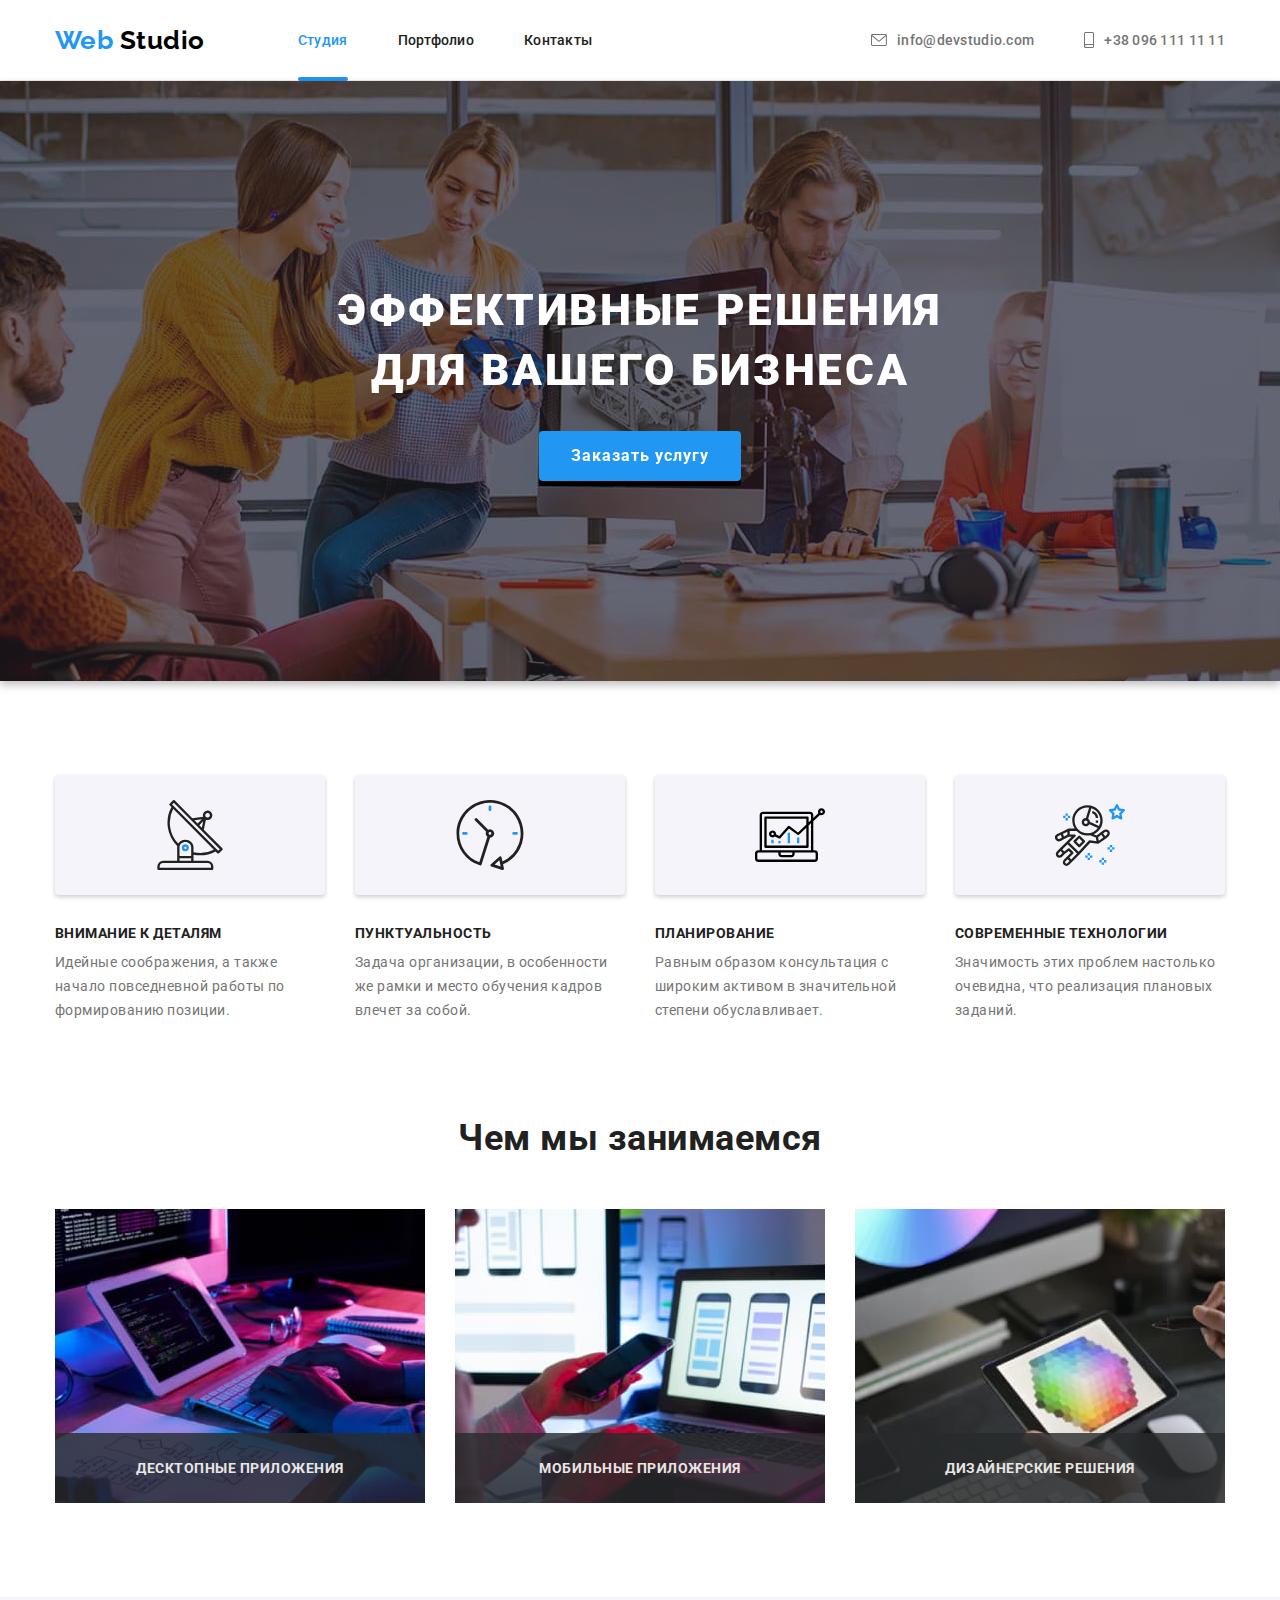
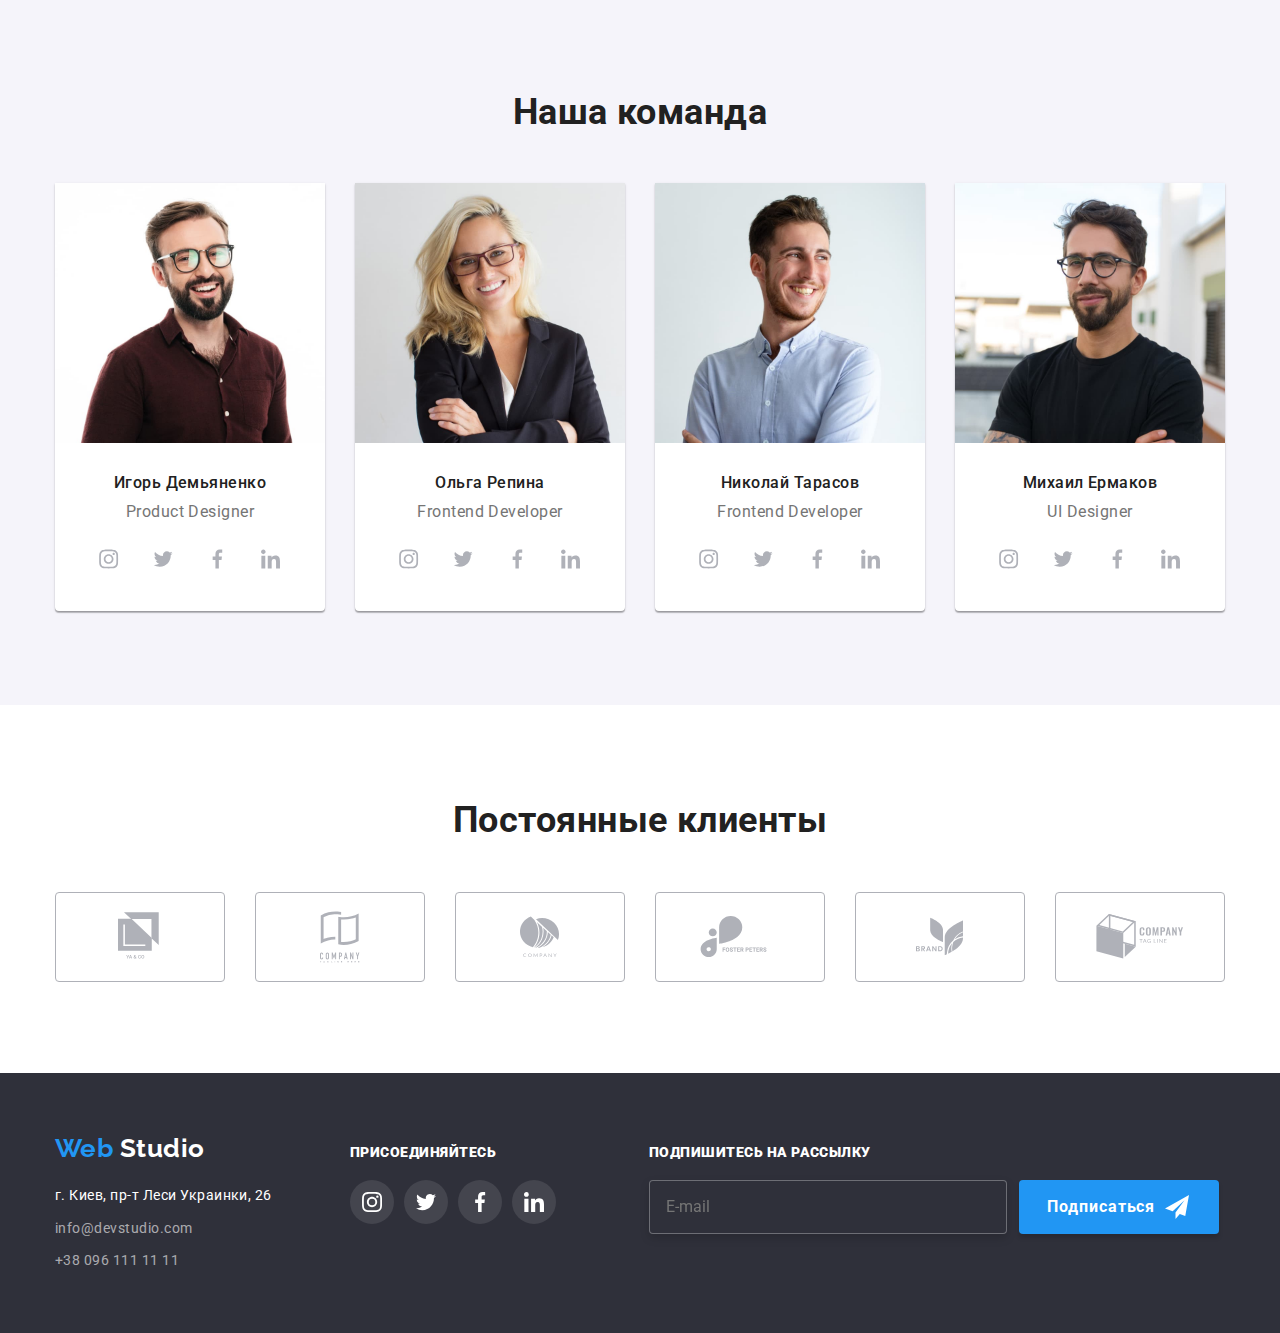
==== commit fee272b8: "Adding modal window markup. Adding js for opening and closing the mod…" ====
--- a/index.html
+++ b/index.html
@@ -18,6 +18,7 @@
 
 	<body>
 		<!---================== Header ==================--->
+		<!---================== Header ==================--->
 		<header class="header-section">
 			<div class="container">
 				<nav class="maine-nav">
@@ -39,28 +40,25 @@
 					</ul>
 
 					<!---================== Contact ==================--->
-					<address class="address">
-						<ul class="address list">
-							<li class="address-item">
-								<!-- <img src="./img/nav-adress/envelope-hover.svg" alt="mailto" /> -->
-								<a href="mailto:info@devstudio.com" target="_blank" rel="noopener noreferrer" class="link">
-									<svg class="address-item-icon" width="16" height="12">
-										<use href="./img/iconmoon/sprite.svg#icon-envelope-hover"></use>
-									</svg>
-									info@devstudio.com
-								</a>
-							</li>
-							<li class="address-item">
-								<!-- <img src="./img/nav-adress/smartphone.svg" alt="phone" /> -->
-								<a href="tel:+380961111111" target="_blank" rel="noopener noreferrer" class="link">
-									<svg class="address-item-icon" width="16" height="12">
-										<use href="./img/iconmoon/sprite.svg#icon-smartphone"></use>
-									</svg>
-									+38 096 111 11 11
-								</a>
-							</li>
-						</ul>
-					</address>
+					<ul class="address">
+						<li class="address list">
+							<a href="mailto:info@devstudio.com" target="_blank" rel="noopener noreferrer" class="link">
+								<svg class="address-item-icon" width="16" height="12">
+									<use href="./img/iconmoon/sprite.svg#icon-envelope-hover"></use>
+								</svg>
+								info@devstudio.com
+							</a>
+						</li>
+
+						<li class="address list">
+							<a href="tel:+380961111111" target="_blank" rel="noopener noreferrer" class="link">
+								<svg class="address-item-icon" width="10" height="16">
+									<use href="./img/iconmoon/sprite.svg#icon-smartphone"></use>
+								</svg>
+								+38 096 111 11 11
+							</a>
+						</li>
+					</ul>
 				</nav>
 			</div>
 		</header>
@@ -138,24 +136,29 @@
 				</div>
 			</section>
 
-			<!---================== Duties ==================--->
+				<!---================== Duties ==================--->
 			<section class="section-duties section">
 				<div class="container">
 					<h2 class="title-attachment">Чем мы занимаемся</h2>
 					<ul class="duties-work list">
 						<li class="duties-solutions">
 							<img src="./img/What-we-are/desktop.jpg" alt="Десктоп" width="370" height="295" />
-							<h3>Десктопные приложения</h3>
+							<div class="duties-approach">
+								<h3 class="duties-app">Десктопные приложения</h3>
+							</div>
 						</li>
 
 						<li class="duties-solutions">
 							<img src="./img/What-we-are/mobile.jpg" alt="Mобильные приложения" width="370" height="295" />
-							<h3>Мобильные приложения</h3>
+							<div class="duties-approach">
+							<h3 class="duties-app">Мобильные приложения</h3>
 						</li>
 
 						<li class="duties-solutions">
 							<img src="./img/What-we-are/solutions.jpg" alt="Дизайнерские решения" width="370" height="295" />
-							<h3>Дизайнерские решения</h3>
+							<div class="duties-approach">
+							<h3 class="duties-app">Дизайнерские решения</h3>
+							</div>
 						</li>
 					</ul>
 				</div>
@@ -399,73 +402,66 @@
 
 		<!--================== Footer ===================-->
 		<footer class="footer-section">
-			<div class="container footer-flexbox">
-				<div class="footer-information footer-flexbox">
-					<div class="footer-contacts-block">
-						<a href="index.html" class="footer-logo">
-							<span class="footer-logo-accent">Web</span>
-							Studio
-						</a>
-
-						<!---==================== Footer-Address =====================--->
-						<address class="footer-adress location-adress">
-							<p>г. Киев, пр-т Леси Украинки, 26</p>
-						</address>
-
-						<address class="footer-adress">
-							<ul class="footer-contacts list">
-								<li class="footer-contacts adress">
-									<a class="link" href="mailto:info@devstudio.com" target="_blank" rel="noopener noreferrer">
-										info@devstudio.com
-									</a>
-								</li>
-
-								<li class="footer-contacts adress">
-									<a class="link" href="tel:+380961111111">+38 096 111 11 11</a>
-								</li>
-							</ul>
-						</address>
-					</div>
-					<div class="footer-contacts-block">
-						<p class="call-to-action">
-							<b>присоединяйтесь</b>
-						</p>
-						<ul class="footer-contacts-social-link list">
-							<li class="footer-social-links-item">
-								<a href="" class="link">
-									<svg class="footer-social-links-item-icon" width="20" height="20">
-										<use href="./img/iconmoon/sprite.svg#icon-footer-instagram"></use>
-									</svg>
-									<!-- <img src="./img/footer-social-link/instagram.svg" alt="" /> -->
-								</a>
-							</li>
-							<li class="footer-social-links-item">
-								<a href="" class="link">
-									<svg class="footer-social-links-item-icon" width="20" height="20">
-										<use href="./img/iconmoon/sprite.svg#icon-footer-twitter"></use>
-									</svg>
-									<!-- <img src="./img/footer-social-link/twitter.svg" alt="" /> -->
-								</a>
-							</li>
-							<li class="footer-social-links-item">
-								<a href="" class="link">
-									<svg class="footer-social-links-item-icon" width="20" height="20">
-										<use href="./img/iconmoon/sprite.svg#icon-footer-facebook"></use>
-									</svg>
-									<!-- <img src="./img/footer-social-link/facebook.svg" alt="" /> -->
-								</a>
-							</li>
-							<li class="footer-social-links-item">
-								<a href="" class="link">
-									<svg class="footer-social-links-item-icon" width="20" height="20">
-										<use href="./img/iconmoon/sprite.svg#icon-footer-linkedin"></use>
-									</svg>
-									<!-- <img src="./img/footer-social-link/linkedin.svg" alt="" /> -->
-								</a>
-							</li>
-						</ul>
-					</div>
-				</div>
+			<div class="container footer-information footer-flexbox">
+				<div class="footer-contacts-block">
+					<a href="index.html" class="footer-logo">
+						<span class="footer-logo-accent">Web</span>
+						Studio
+					</a>
+
+					<!---============ Address =============--->
+					<address class="footer-adress">
+						<p>г. Киев, пр-т Леси Украинки, 26</p>
+					</address>
+
+					<ul class="footer-contacts list">
+						<li class="footer-contacts adress">
+							<a href="mailto:info@devstudio.com" target="_blank" rel="noopener noreferrer" class="link">
+								info@devstudio.com
+							</a>
+						</li>
+
+						<li class="footer-contacts adress">
+							<a href="tel:+380961111111" class="link">+38 096 111 11 11</a>
+						</li>
+					</ul>
+				</div>
+				<div class="footer-contacts-block join">
+					<p class="call-to-action">
+						<b>присоединяйтесь</b>
+					</p>
+					<ul class="footer-contacts-social-link list">
+						<li class="footer-social-links-item">
+							<a href="" class="link">
+								<svg class="footer-social-links-item-icon" width="20" height="20">
+									<use href="./img/iconmoon/sprite.svg#icon-footer-instagram"></use>
+								</svg>
+							</a>
+						</li>
+						<li class="footer-social-links-item">
+							<a href="" class="link">
+								<svg class="footer-social-links-item-icon" width="20" height="20">
+									<use href="./img/iconmoon/sprite.svg#icon-footer-twitter"></use>
+								</svg>
+							</a>
+						</li>
+						<li class="footer-social-links-item">
+							<a href="" class="link">
+								<svg class="footer-social-links-item-icon" width="20" height="20">
+									<use href="./img/iconmoon/sprite.svg#icon-footer-facebook"></use>
+								</svg>
+							</a>
+						</li>
+						<li class="footer-social-links-item">
+							<a href="" class="link">
+								<svg class="footer-social-links-item-icon" width="20" height="20">
+									<use href="./img/iconmoon/sprite.svg#icon-footer-linkedin"></use>
+								</svg>
+							</a>
+						</li>
+					</ul>
+				</div>
+				<div>
 
 				<!--========================== FORM ==========================-->
 				<!--==========================Footer FORM ==========================-->
@@ -483,8 +479,8 @@
 							id="footer-input-size"
 							placeholder="E-mail"
 							required
-							oninvalid="this.setCustomValidity('You will not pass!!! сначала заполни форму')"
-							oniput="this.setCustomValidity('You will not pass!!! сначала заполни форму')"
+							oninvalid="this.setCustomValidity('You will not pass!!!')"
+							oniput="this.setCustomValidity('You will not pass!!!')"
 						/>
 						<button class="footer-button" type="submit">
 							Подписаться
@@ -578,8 +574,8 @@
 								type="checkbox"
 								name="checkbox"
 								required
-								oninvalid="this.setCustomValidity('You will not pass!!! сначала заполни форму')"
-								oniput="this.setCustomValidity('You will not pass!!! сначала заполни форму')"
+								oninvalid="this.setCustomValidity('You will not pass!!! fa**ing cocoroach')"
+								oniput="this.setCustomValidity('You will not pass!!! fa**ing cocoroach')"
 							/>
 							<span class="icon-checkbox"></span>
 
--- a/css/style.css
+++ b/css/style.css
@@ -20,7 +20,6 @@
 	--footer-bg-color: #2f303a;
 	--accent-color: #2196f3;
 	--primary-icons-color: #afb1b8;
-	--card-set-gap: 20px;
 	--bg-overlay: rgba(47, 48, 58, 0.4);
 	--portfolio-card-shadow: 0px 1px 1px rgba(0, 0, 0, 0.12), 0px 4px 4px rgba(0, 0, 0, 0.06), 1px 4px 6px rgba(0, 0, 0, 0.16);
 	--transorm-color: color 250ms cubic-bezier(0.4, 0, 0.2, 1);
@@ -101,6 +100,7 @@
 	/* shadow btn */
 	animation-duration: 1000ms;
 	animation-iteration-count: 1;
+	transition: text-shadow 250ms cubic-bezier(0.4, 0, 0.2, 1)
 }
 
 .logo:hover {
@@ -184,9 +184,18 @@
 
 
 /* =====================Adress site=====================  */
+.address {
+	display: flex;
+	margin-left: auto;
+	margin-top: 0;
+	margin-bottom: 0;
+	padding-left: 0;
+}
+
 .address a {
-	display: inline-flex;
+	display: flex;
 	align-items: center;
+	justify-content: flex-end;
 	padding-top: 32px;
 	padding-bottom: 32px;
 
@@ -198,8 +207,8 @@
 	letter-spacing: 0.02em;
 	/* outline: 1px solid rgb(74, 165, 0); */
 	
-	transition: var(--transorm-color);
 	color: var(--primary-text-color);
+	transition: color 250ms cubic-bezier(0.4, 0, 0.2, 1);
 }
 
 .address-item-icon {
@@ -208,19 +217,12 @@
 	
 }
 
-
-.address {
-	display: flex;
-	margin-left: auto;
-}
-
-
-.address .list li:not(:last-child) {
-	margin-right: 30px;
-}
-
-.address-item .link:hover,
-.address-item .link:focus {
+.address li:not(:last-child) {
+	margin-right: 50px;
+}
+
+.address .link:hover,
+.address .link:focus {
 	color: var(--accent-color);
 	cursor: pointer;	
 }
@@ -462,19 +464,17 @@
 	position: relative;
 }
 
-.duties-solutions h3 {
+.duties-app {
 	font-style: normal;
 	font-weight: 700;
 	font-size: 14px;
 	line-height: 1.143;
 	text-align: center;
 	text-transform: uppercase;
-	
 	color: rgb(232, 230, 227);
-	background-color: rgba(40, 43, 44, 0.8);
-}
-
-.duties-solutions h3 {
+}
+
+.duties-approach {
 	position: absolute;
 	bottom: 0;
 	left: 0;
@@ -484,6 +484,10 @@
 	padding-bottom: 27px;
 	width: 100%;
 	height: 70px;
+	display: flex;
+	justify-content: center;
+	align-items: center;
+	background-color: rgba(40, 43, 44, 0.8);
 }
 
 /* ===================Our team==================== */
@@ -605,7 +609,6 @@
 	width: 44px;
 	height: 44px;
 	border-radius: 50px;
-	transition: 0.2s;
 }
 
 
@@ -635,7 +638,7 @@
 	height: 90px;
 	color: var(--primary-icons-color);
 	
-	transition: color 250ms cubic-bezier(0.4, 0, 0.2, 1);
+	transition: color 250ms cubic-bezier(0.4, 0, 0.2, 1), border 250ms cubic-bezier(0.4, 0, 0.2, 1);
 	border-radius: 4px;
 	border: 1px solid var(--primary-icons-color);
 }
@@ -671,6 +674,7 @@
 
 /* =====================Footer===================== */
 
+/* =====================Footer===================== */
 .footer-section {
 	padding-top: 60px;
 	padding-bottom: 60px;
@@ -679,24 +683,40 @@
 
 .footer-flexbox {
 	display: flex;
-	justify-content: space-between;
+	/* justify-content: space-between; */
 	align-items: baseline
 }
 
+.footer-contacts-block {
+	/* width: calc((100% - 30px) / 2); */
+}
+
+.footer-information:not(:last-child) {
+	margin-right: 93px;
+}
+.footer-contacts-block{
+	margin-right: 70px;
+}
+.footer-contacts-block.join {
+	margin-right: 93px;
+}
+.footer-information {
+	/* width: calc((100% - 30px) / 2); */
+}
+
+
 /* =====================Footer-contact-block===================== */
 
 .footer-contacts-block {
-	width: calc((100% - 30px) / 2);
+	/* width: calc((100% - 30px) / 2); */
 }
 
 .footer-information:not(:last-child) {
-	margin-right: 30px;
-}
-.footer-contacts-block:not(:last-child) {
-	margin-right: 30px;
-}
+	margin-right: 93px;
+}
+
 .footer-information {
-	width: calc((100% - 30px) / 2);
+	/* width: calc((100% - 30px) / 2); */
 }
 
 /* ====================Footer-input-size==================== */
@@ -785,20 +805,19 @@
 	font-size: 26px;
 	line-height: 1.192;
 	text-decoration: none;
-	margin-right: 85px;
+	margin-right: 75px;
 	margin-bottom: 20px;
 	/* identical to box height */
-	text-shadow: 0px 4px 4px rgba(0, 0, 0, 0.25);
+	transition: text-shadow 250ms cubic-bezier(0.4, 0, 0.2, 1);
 	color: var(--primary-white-color);
 }
 .footer-logo-accent {
-	
 	color: var(--accent-color);
 }
 
 .footer-logo:hover,
 .footer-logo:focus {
-	text-shadow: 0px 4px 4px var(--accent-color);
+	text-shadow: 0px 4px 4px var(--secondary-bg-color);
 }
 
 
@@ -823,7 +842,7 @@
 	height: 44px;
 	border-radius: 50%;
 
-	transition: color 250ms cubic-bezier(0.4, 0, 0.2, 1), background-color 250ms cubic-bezier(0.4, 0, 0.2, 1);
+	transition: background 250ms cubic-bezier(0.4, 0, 0.2, 1);
 
 	background: rgba(255, 255, 255, 0.1);
 	color: var(--primary-white-color);
